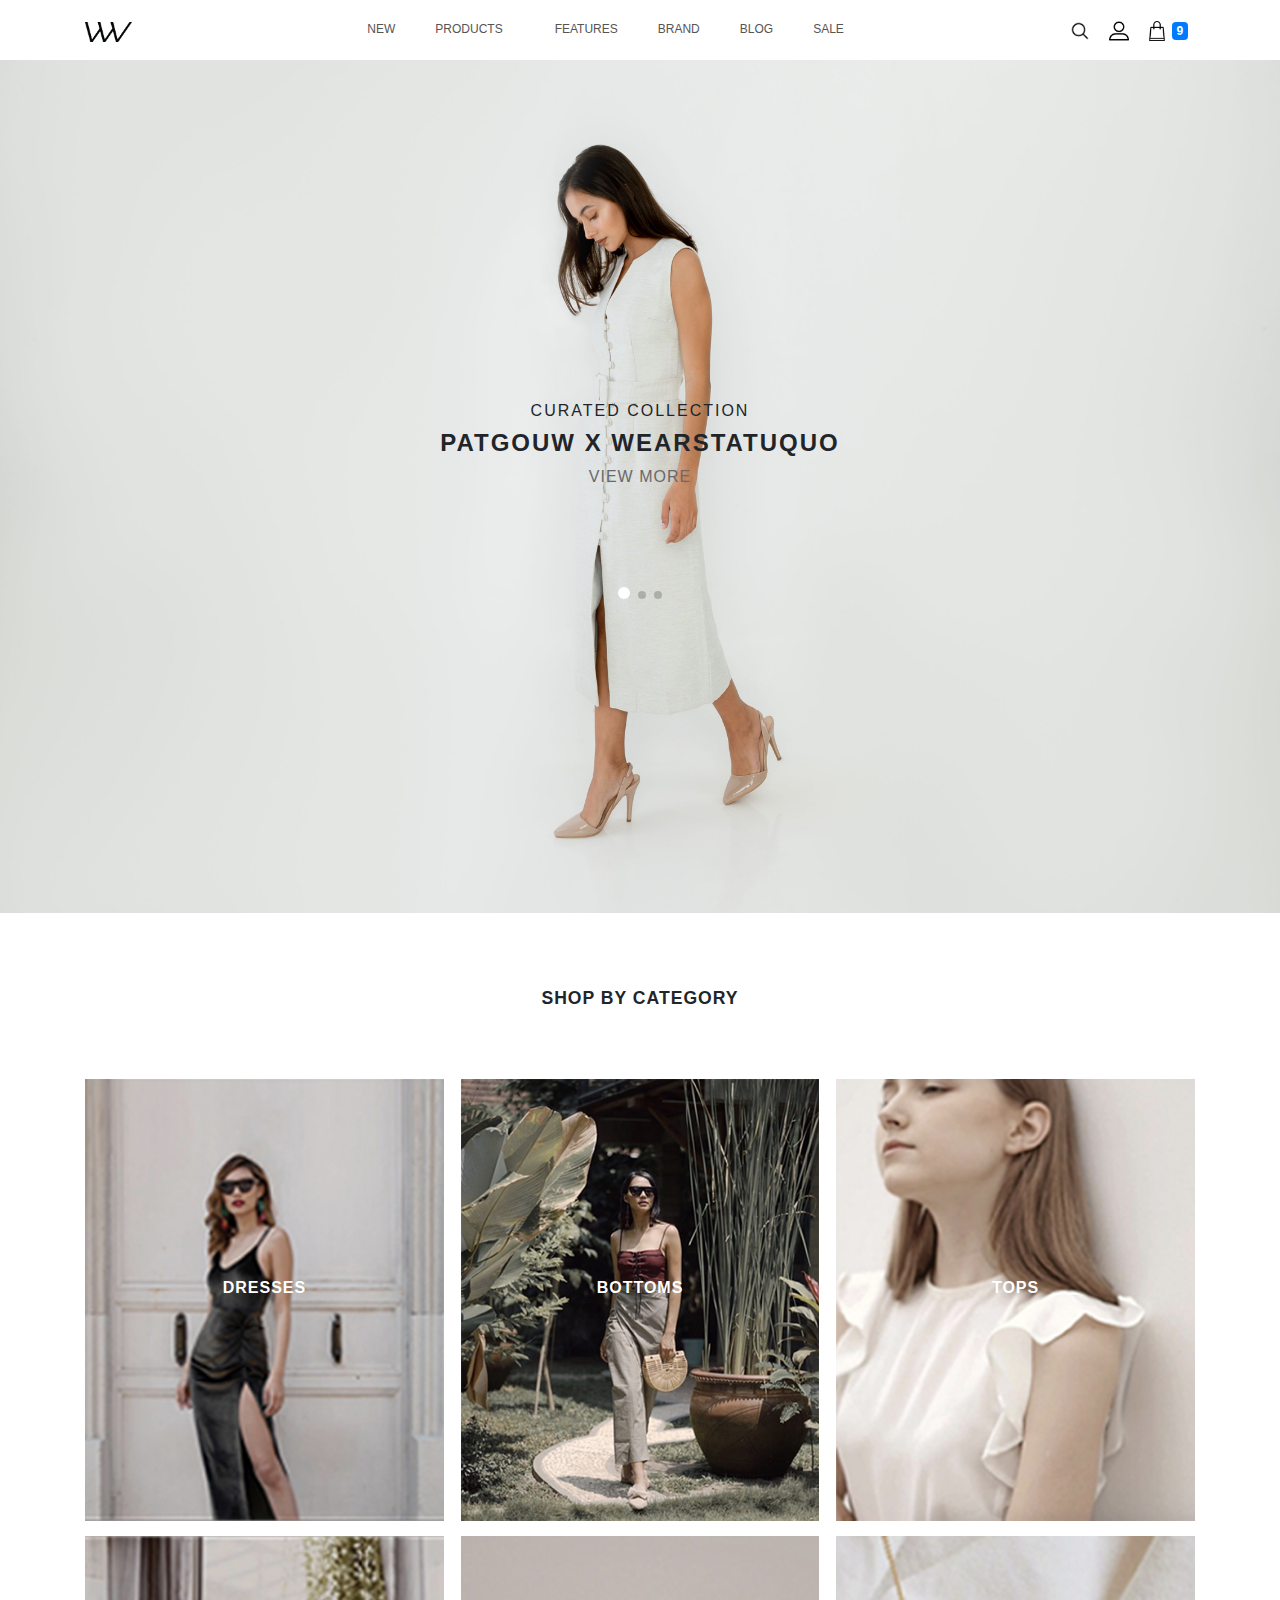
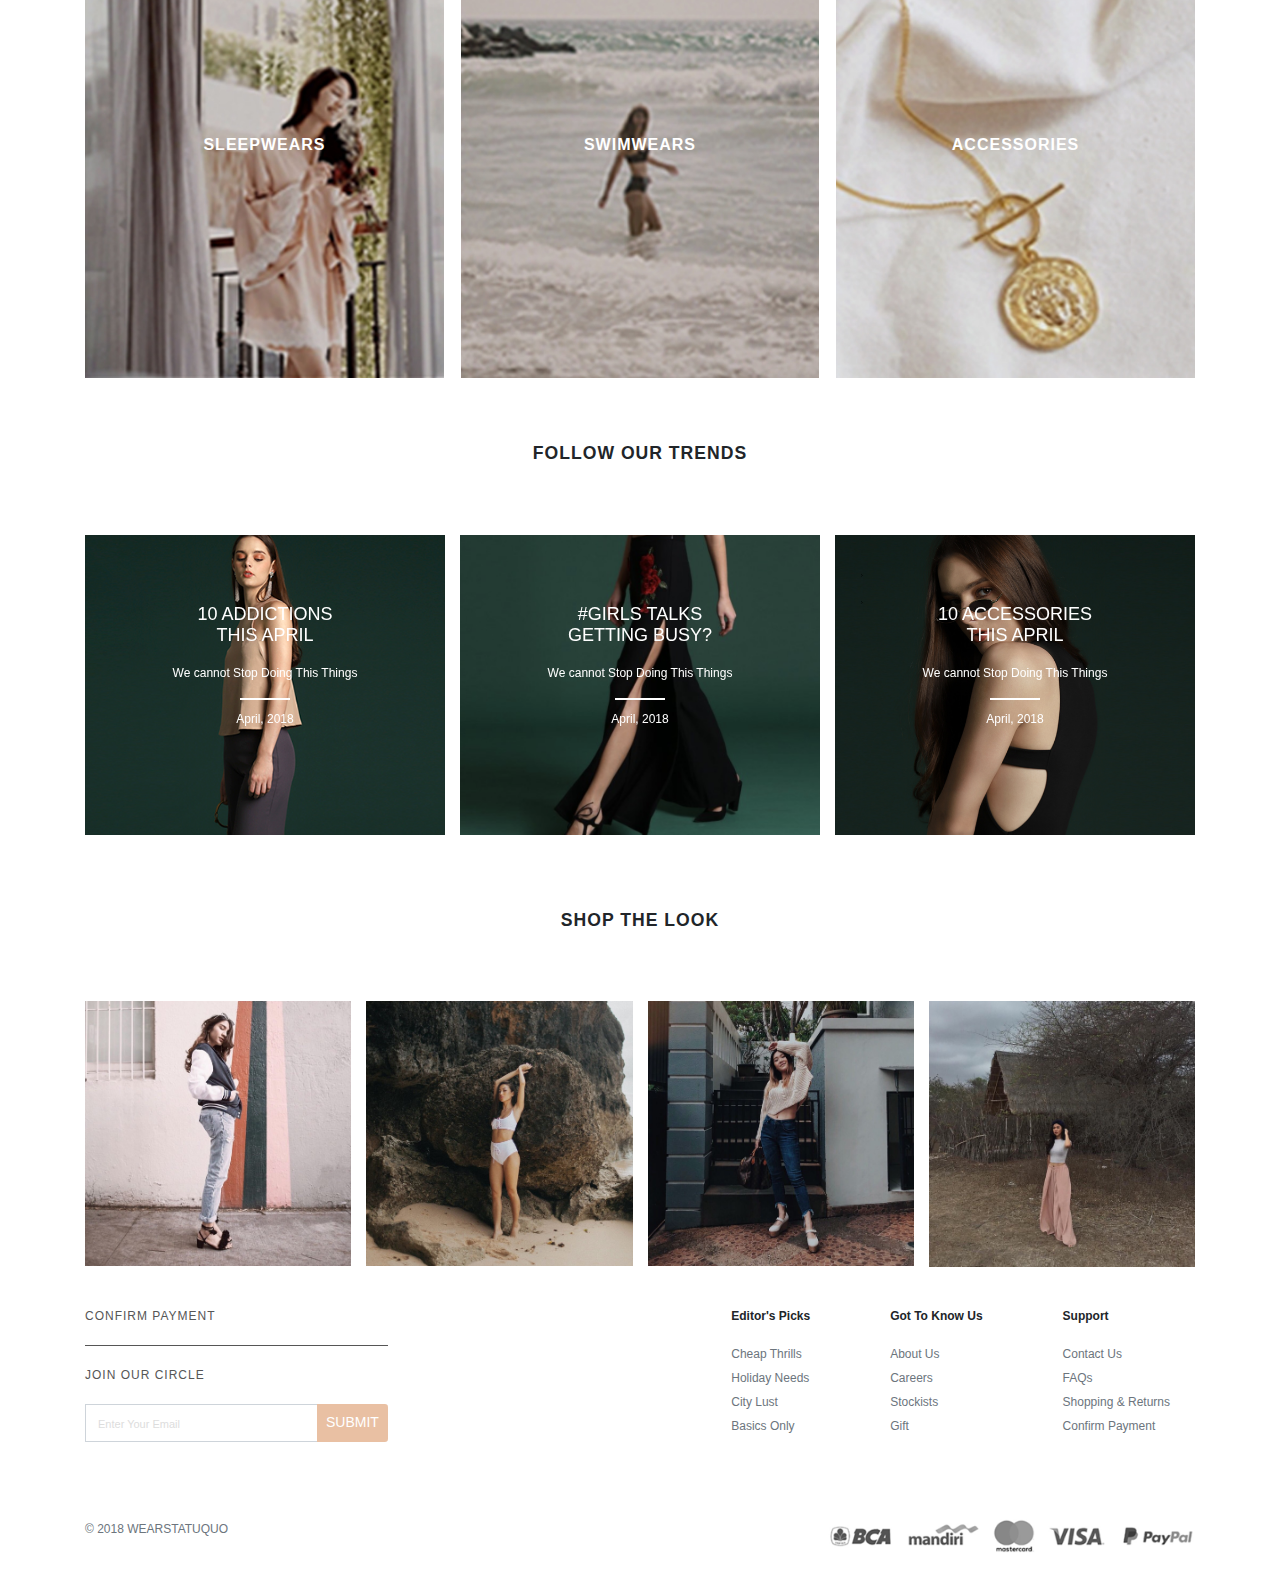
==== index.html @ 83dafaff "first commit" ====
<!doctype html>
<html lang="en">

<head>
    <!-- Required meta tags -->
    <meta charset="utf-8">
    <meta name="viewport" content="width=device-width, initial-scale=1, shrink-to-fit=no">

    <!-- Bootstrap CSS -->
    <link rel="stylesheet" href="bower_components/bootstrap/dist/css/bootstrap.min.css" integrity="sha384-WskhaSGFgHYWDcbwN70/dfYBj47jz9qbsMId/iRN3ewGhXQFZCSftd1LZCfmhktB"
        crossorigin="anonymous">
    <link href="assets/css/font-awesome.min.css" rel="stylesheet">
    <link href="https://fonts.googleapis.com/css?family=Montserrat" rel="stylesheet">
    <link rel="stylesheet" href="assets/css/imagehover.css">
    <link rel="stylesheet" href="assets/css/effects.css">
    <link rel="stylesheet" href="assets/css/slick.css" />
    <link rel="stylesheet" href="assets/css/slick-theme.css" />
    <link rel="stylesheet" href="assets/js/swiper/swiper.css" />
    <link rel="stylesheet" href="assets/css/sm-core-css.css" />
    <link rel="stylesheet" href="assets/css/sm-simple.css" />
    <link rel="stylesheet" href="assets/css/custom.css">


    <title>vww template</title>
</head>

<body>
    <!-- <div class="header-top">GET 10% DISCOUNT FOR YOUR FIRST PURCHASE! #WEARSTATUQUO</div> -->
    <nav class="navbar navbar-expand-lg navbar-light bg-white sticky header-navigation">
        <div class="container">
            <button class="navbar-toggler btn btn-outline-light" type="button" data-toggle="collapse" data-target="#navbarSupportedContent"
                aria-controls="navbarSupportedContent" aria-expanded="false" aria-label="Toggle navigation">
                <span class="navbar-toggler-icon"></span>
            </button>
            <a class="navbar-brand" href="#"><img src="assets/images/logo.png" height="20"></a>
            <div class="icon-right d-lg-none">
                <a href="javascript:void(0)"><img src="assets/images/icon-search.png" height="20"></a>
                <a href="javascript:void(0)"><img src="assets/images/icon-shopping-bag.png" height="20"><span class="badge badge-primary">9</span></a>

            </div>
            <div class="collapse navbar-collapse" id="navbarSupportedContent">
                <nav id="main-nav" class="mr-auto">
                    <ul id="main-menu" class="sm sm-simple header-navigation">
                        <li><a href="new.html">New</a></li>
                        <li><a href="products.html">Products</a>
                            <ul class="mega-menu">
                                <li>
                                    <!-- The mega drop down contents -->
                                    <div class="megadrop-content">
                                        <div class="row">
                                            <div class="col-lg-3 col-xs-6 p-0">
                                                <div><a class="nav-link active" href="javascript:void(0)">Tops</a></div>
                                                <div><a class="nav-link" href="javascript:void(0)">Dresses</a></div>
                                                <div><a class="nav-link" href="javascript:void(0)">Outerwear</a></div>
                                                <div><a class="nav-link" href="javascript:void(0)">Sleepwear</a></div>
                                                <div><a class="nav-link" href="javascript:void(0)">Swimwear</a></div>
                                                <div><a class="nav-link" href="javascript:void(0)">Accessories</a></div>
                                            </div>

                                            <div class="col-lg-9 col-xs-6 d-none d-md-block">
                                                <div class="row form-group list-megamenu-img">
                                                    <div class="col-lg-4">
                                                        <img class="d-block w-100" src="assets/images/IMG_0528.jpg">
                                                    </div>
                                                    <div class="col-lg-4">
                                                        <img class="d-block w-100" src="assets/images/IMG_9820.jpg">
                                                    </div>
                                                    <div class="col-lg-4">
                                                        <img class="d-block w-100" src="assets/images/IMG_0602.jpg">
                                                    </div>
                                                </div>

                                                <div class="row form-group">
                                                    <div class="col-lg-4">
                                                        <img class="d-block w-100" src="http://via.placeholder.com/200x200/143730/ffffff">
                                                    </div>
                                                    <div class="col-lg-4">
                                                        <img class="d-block w-100" src="http://via.placeholder.com/200x200/143730/ffffff">
                                                    </div>
                                                    <div class="col-lg-4">
                                                        <img class="d-block w-100" src="http://via.placeholder.com/200x200/143730/ffffff">
                                                    </div>
                                                </div>

                                            </div>
                                        </div>
                                    </div>

                                </li>
                            </ul>
                        </li>
                        <li><a href="features.html">Features</a></li>
                        <li><a href="brand.html">Brand</a></li>
                        <li><a href="javascript:void(0)">Blog</a></li>
                        <li><a href="javascript:void(0)">Sale</a></li>
                    </ul>
                </nav>
            </div>
            <div class="icon-right d-none d-lg-block">
                <a href="javascript:void(0)"><img src="assets/images/icon-search.png" height="20"></a>
                <a href="javascript:void(0)"><img src="assets/images/icon-profile.png" height="20"></a>
                <a href="javascript:void(0)"><img src="assets/images/icon-shopping-bag.png" height="20">
                    <span class="badge badge-primary">9</span></a>

            </div>


        </div>
    </nav>



    <div class="swiper-container" id="banner-index">
        <!-- Additional required wrapper -->
        <div class="swiper-wrapper">
            <!-- Slides -->
            <div class="swiper-slide banner">
                <div class="wording-img words-mbl">
                    <h6>Curated Collection</h6>
                    <h4>Patgouw x Wearstatuquo</h4>
                    <a href="javascript:void(0)">VIEW MORE</a>
                </div>
                <img class="d-block w-100" src="assets/images/highres-1.jpg" alt="First slide">

            </div>
            <div class="swiper-slide banner">
                <div class="wording-img words-mbl">
                    <h6>Curated Collection</h6>
                    <h4>Patgouw x Wearstatuquo</h4>
                    <a href="javascript:void(0)">VIEW MORE</a>
                </div>
                <img class="d-block w-100" src="assets/images/highres-1.jpg" alt="Second slide">
            </div>
            <div class="swiper-slide banner">
                <div class="wording-img words-mbl">
                    <h6>Curated Collection</h6>
                    <h4>Patgouw x Wearstatuquo</h4>
                    <a href="javascript:void(0)">VIEW MORE</a>
                </div>
                <img class="d-block w-100" src="assets/images/highres-1.jpg" alt="Third slide">
            </div>

        </div>
        <!-- If we need pagination -->
        <div class="swiper-pagination"></div>
        <div class="swiper-button-prev"></div>
        <div class="swiper-button-next"></div>


    </div>


    <section class="section">
        <div class="container">
            <div class="featuredProducts">
                <h3>SHOP BY CATEGORY</h3>
            </div>

            <div class="d-flex flex-wrap justify-content-between justify-content-sm-between w-100">
                <div class="prodsFeat flex-column">
                    <div class="imageFeature">
                        <img src="assets/images/Image2.jpg" alt="example-image" width="100%" />
                    </div>
                    <div class="imageCaption">
                        <h6>DRESSES</h6>
                    </div>
                </div>

                <div class="prodsFeat flex-column">
                    <div class="imageFeature">
                        <img src="assets/images/Image3.jpg" alt="example-image" width="100%" />
                    </div>
                    <div class="imageCaption">
                        <h6>BOTTOMS</h6>
                    </div>
                </div>

                <div class="prodsFeat flex-column">
                    <div class="imageFeature">
                        <img src="assets/images/Image4.jpg" alt="example-image" width="100%" />
                    </div>
                    <div class="imageCaption">
                        <h6>TOPS</h6>
                    </div>
                </div>

                <div class="prodsFeat flex-column">
                    <div class="imageFeature">
                        <img src="assets/images/Image5.jpg" alt="example-image" width="100%" />
                    </div>
                    <div class="imageCaption">
                        <h6>SLEEPWEARS</h6>
                    </div>
                </div>

                <div class="prodsFeat flex-column">
                    <div class="imageFeature">
                        <img src="assets/images/Image6.jpg" alt="example-image" width="100%" />
                    </div>
                    <div class="imageCaption">
                        <h6>SWIMWEARS</h6>
                    </div>
                </div>

                <div class="prodsFeat flex-column">
                    <div class="imageFeature">
                        <img src="assets/images/Image7.jpg" alt="example-image" width="100%" />
                    </div>
                    <div class="imageCaption">
                        <h6>ACCESSORIES</h6>
                    </div>
                </div>
            </div>

            <div class="d-lg-none">
                <a href="javascript:void(0)" class="btn btn-shoppy btn-block">SHOP ALL</a>
            </div>
        </div>
    </section>


    <section class="section sectionSL">
        <div class="container">
            <div class="blogContainer">
                <h3>FOLLOW OUR TRENDS</h3>
                <div class="listBlogs">

                    <div class="swiper-container" id="bannerTrends">
                        <!-- Additional required wrapper -->
                        <div class="swiper-wrapper">
                            <!-- Slides -->
                            <div class="swiper-slide">
                                <div class="blogImage">
                                    <img class="img-responsive" src="assets/images/cloth.png" alt="" width="100%">
                                    <div class="overlay">
                                        <h2>10 Addictions <br> This April</h2>
                                        <p>We cannot Stop Doing This Things</p>
                                        <div class="divider"></div>
                                        <p>April, 2018</p>

                                    </div>
                                </div>
                            </div>
                            <div class="swiper-slide">
                                <div class="blogImage">
                                    <img class="img-responsive" src="assets/images/icogal.png" alt="" width="100%">
                                    <div class="overlay">
                                        <h2>#Girls Talks <br> Getting Busy?</h2>
                                        <p>We cannot Stop Doing This Things</p>
                                        <div class="divider"></div>
                                        <p>April, 2018</p>

                                    </div>
                                </div>
                            </div>
                            <div class="swiper-slide">
                                <div class="blogImage">
                                    <img class="img-responsive" src="assets/images/accessories.png" alt="" width="100%">
                                    <div class="overlay">
                                        <h2>10 Accessories <br> This April</h2>
                                        <p>We cannot Stop Doing This Things</p>
                                        <div class="divider"></div>
                                        <p>April, 2018</p>

                                    </div>
                                </div>
                            </div>

                        </div>
                        <div class="d-lg-none">
                            <div class="swiper-button-prev"></div>
                            <div class="swiper-button-next"></div>
                        </div>
                    </div>

                </div>

            </div>
        </div>
    </section>


    <section class="section sectionSL">
        <div class="container">
            <div class="shopLookContainer">
                <h3>SHOP THE LOOK</h3>
                <div class="slookFeature">

                    <div class="swiper-container" id="shopLooks">
                        <!-- Additional required wrapper -->
                        <div class="swiper-wrapper">
                            <!-- Slides -->
                            <div class="swiper-slide">
                                <div class="slookImage">
                                    <img class="img-responsive" src="assets/images/slook1.png" alt="" width="100%">
                                </div>
                            </div>
                            <div class="swiper-slide">
                                <div class="slookImage">
                                    <img class="img-responsive" src="assets/images/slook2.png" alt="" width="100%">
                                </div>
                            </div>
                            <div class="swiper-slide">
                                <div class="slookImage">
                                    <img class="img-responsive" src="assets/images/slook3.png" alt="" width="100%">
                                </div>
                            </div>
                            <div class="swiper-slide">
                                <div class="slookImage">
                                    <img class="img-responsive" src="assets/images/slook4.png" alt="" width="100%">
                                </div>
                            </div>

                        </div>
                        <div class="d-lg-none">
                            <div class="swiper-button-prev"></div>
                            <div class="swiper-button-next"></div>
                        </div>
                    </div>

                </div>
            </div>
        </div>
    </section>


    <footer>
        <div class="container">
            <div class="form-group ">
                <div class="d-flex d-block-sm w-100 justify-content-lg-between mb-5">
                    <div class="bd-highlight d-none d-lg-block">
                        <ul class="navi-foot">
                            <li><a href="javascript:void(0)">CONFIRM PAYMENT</a></li>
                            <li class="d-none d-lg-block">JOIN OUR CIRCLE</li>
                        </ul>

                        <div class="input-group mb-3">
                            <input type="text" class="form-control circle" placeholder="Enter Your Email" aria-label="Enter Your Email"
                                aria-describedby="basic-addon2">
                            <div class="input-group-append">
                                <button class="btn btn-subscribe btn-sm" id="basic-addon2" type="submit">SUBMIT</button>
                            </div>
                        </div>
                    </div>

                    <div class="bd-highlight d-lg-none" id="accordion1">
                        <ul class="navi-foot">
                            <li><a href="javascript:void(0)" class="cnfirm-btn">CONFIRM PAYMENT</a></li>
                        </ul>
                        <div class="cnfrmPay">JOIN OUR CIRCLE <button class="btn btn-link" data-toggle="collapse"
                                data-target="#collapseOne" aria-expanded="true" aria-controls="collapseOne"> <i class="fa"
                                    aria-hidden="true"></i> </button></div>
                        <div class="mb-3 collapse show" id="collapseOne" data-parent="#accordion1">
                            <input type="text" class="form-control circle" placeholder="Enter Your Email" aria-label="Enter Your Email"
                                aria-describedby="basic-addon2">
                            <div class="mt-1">
                                <button class="btn btn-subscribe btn-sm btn-block" type="submit">SUBMIT</button>
                            </div>
                        </div>
                    </div>
                    <div class="bd-highlight" id="accordion2">
                        <div class="informations d-lg-none">INFORMATION <button class="btn btn-link" data-toggle="collapse"
                                data-target="#collapseTwo" aria-expanded="true" aria-controls="collapseTwo"> <i class="fa"
                                    aria-hidden="true"></i> </button>
                        </div>
                        <div class="row form-group flex-fill collapse show" id="collapseTwo" data-parent="#accordion2">

                            <div class="form-group foot-menu bd-highlight">
                                <div class="navFooterTitle mb-3">Editor's Picks</div>
                                <ul class="nav flex-column">
                                    <li class="nav-item"><a class="nav-link-footer" href="javascript:void(0)">Cheap
                                            Thrills</a></li>
                                    <li class="nav-item"><a class="nav-link-footer" href="javascript:void(0)">Holiday
                                            Needs</a></li>
                                    <li class="nav-item"><a class="nav-link-footer" href="javascript:void(0)">City
                                            Lust</a></li>
                                    <li class="nav-item"><a class="nav-link-footer" href="javascript:void(0)">Basics
                                            Only</a></li>
                                </ul>
                            </div>

                            <div class="form-group foot-menu bd-highlight">
                                <div class="navFooterTitle mb-3">Got To Know Us</div>
                                <ul class="nav flex-column">
                                    <li class="nav-item"><a class="nav-link-footer" href="about.html">About Us</a></li>
                                    <li class="nav-item"><a class="nav-link-footer" href="javascript:void(0)">Careers</a></li>
                                    <li class="nav-item"><a class="nav-link-footer" href="javascript:void(0)">Stockists</a></li>
                                    <li class="nav-item"><a class="nav-link-footer" href="javascript:void(0)">Gift</a></li>
                                </ul>
                            </div>

                            <div class="form-group foot-menu bd-highlight">
                                <div class="navFooterTitle mb-3">Support</div>
                                <ul class="nav flex-column">
                                    <li class="nav-item"><a class="nav-link-footer" href="javascript:void(0)">Contact
                                            Us</a></li>
                                    <li class="nav-item"><a class="nav-link-footer" href="javascript:void(0)">FAQs</a></li>
                                    <li class="nav-item"><a class="nav-link-footer" href="javascript:void(0)">Shopping
                                            &amp; Returns</a></li>
                                    <li class="nav-item"><a class="nav-link-footer" href="javascript:void(0)">Confirm
                                            Payment</a></li>
                                </ul>
                            </div>
                        </div>


                    </div>
                </div>

                <div class="form-group d-block-sm d-flex w-100 justify-content-between align-items-center">
                    <div class="d-lg-none">
                        <p class="text-muted text-center">FOLLOW US</p>
                        <ul class="sosmed">
                            <li class="sosmed-item">
                                <a class="sosmed-link" href="#"><i class="fa fa-facebook-square fa-lg"></i></a>
                            </li>
                            <li class="sosmed-item">
                                <a class="sosmed-link" href="#"><i class="fa fa-instagram fa-lg"></i></a>
                            </li>
                            <li class="sosmed-item">
                                <a class="sosmed-link" href="#"><i class="fa fa-twitter-square fa-lg"></i></a>
                            </li>
                        </ul>
                    </div>
                    <div class="bd-highlight copyright-text">
                        <p class="text-muted">© 2018 WEARSTATUQUO</p>
                    </div>
                    <div class="bd-highlight payments-logo">
                        <img src="assets/images/paymen.png" class="payment-logo">
                    </div>
                </div>


            </div>

        </div>

    </footer>


    <!-- Optional JavaScript -->
    <!-- jQuery first, then Popper.js, then Bootstrap JS -->
    <script src="https://code.jquery.com/jquery-3.3.1.slim.min.js" integrity="sha384-q8i/X+965DzO0rT7abK41JStQIAqVgRVzpbzo5smXKp4YfRvH+8abtTE1Pi6jizo"
        crossorigin="anonymous"></script>
    <script src="https://cdnjs.cloudflare.com/ajax/libs/popper.js/1.14.3/umd/popper.min.js" integrity="sha384-ZMP7rVo3mIykV+2+9J3UJ46jBk0WLaUAdn689aCwoqbBJiSnjAK/l8WvCWPIPm49"
        crossorigin="anonymous"></script>
    <script src="bower_components/bootstrap/dist/js/bootstrap.min.js" integrity="sha384-smHYKdLADwkXOn1EmN1qk/HfnUcbVRZyYmZ4qpPea6sjB/pTJ0euyQp0Mk8ck+5T"
        crossorigin="anonymous"></script>
    <script src="assets/js/jquery.smartmenus.js"></script>
    <script type="text/javascript">
        $(function () {
            $('#main-menu').smartmenus({
                subMenusSubOffsetX: 1,
                subMenusSubOffsetY: -8
            });
        });
    </script>

    <script src="assets/js/swiper/swiper.min.js"></script>
    <script>
        var mySwiper = new Swiper('#banner-index', {
            // Optional parameters
            direction: 'horizontal',
            loop: false,
            autoplay: false,

            // If we need pagination
            pagination: {
                el: '.swiper-pagination',
            },
            breakpoints: {
                320: {
                    navigation: {
                        nextEl: '.swiper-button-next',
                        prevEl: '.swiper-button-prev',
                    }
                }
            },
            on: {
                init: function () {
                    checkArrow();
                },
                resize: function () {
                    checkArrow();
                    checkBullet();
                }
            }
        });


        var bannerTrends = new Swiper('#bannerTrends', {
            // Optional parameters
            direction: 'horizontal',
            loop: false,
            autoplay: false,
            spaceBetween: 15,
            slidesPerView: 3,
            breakpoints: {
                320: {
                    slidesPerView: 1,
                    spaceBetween: 0,
                    navigation: {
                        nextEl: '.swiper-button-next',
                        prevEl: '.swiper-button-prev',
                    }
                },
                600: {
                    slidesPerView: 2,
                    spaceBetween: 15,
                    navigation: {
                        nextEl: '.swiper-button-next',
                        prevEl: '.swiper-button-prev',
                    }
                }
            },
            on: {
                init: function () {
                    checkArrow();
                },
                resize: function () {
                    checkArrow();
                }
            }
        });


        var shopLooks = new Swiper('#shopLooks', {
            // Optional parameters
            direction: 'horizontal',
            loop: false,
            autoplay: false,
            spaceBetween: 15,
            slidesPerView: 4,
            breakpoints: {
                320: {
                    slidesPerView: 4,
                    spaceBetween: 5,
                    navigation: {
                        nextEl: '.swiper-button-next',
                        prevEl: '.swiper-button-prev',
                    }
                }
            },
            on: {
                init: function () {
                    checkArrow();
                },
                resize: function () {
                    checkArrow();
                }
            }
        });


        function checkBullet() {
            var bulletPagination = document.querySelector('.swiper-pagination');
            if (window.innerWidth > 1024) {
                console.log('Success', window.innerWidth);
                bulletPagination.style.display = 'block';
            } else {
                bulletPagination.style.display = 'none';
            }
        }

        function checkArrow() {
            var swiperPrev = document.querySelector('.swiper-button-prev');
            var swiperNext = document.querySelector('.swiper-button-next');
            if (window.innerWidth < 576) {
                console.log('Success', window.innerWidth);
                swiperPrev.style.display = 'block';
                swiperNext.style.display = 'block';
            } else {
                swiperPrev.style.display = 'none';
                swiperNext.style.display = 'none';
            }
        }


    </script>


</body>

</html>
---- assets/css/imagehover.css ----
@charset "UTF-8";
/*!
 * ImageHover.css - http://www.imagehover.io
 * Version 1.0
 * Author: Ciarán Walsh

 * Made available under a MIT License:
 * http://www.opensource.org/licenses/mit-license.php

 */
[class^='imghvr-'], [class*=' imghvr-'] {
    position: relative;
    display: inline-block;
    margin: 0;
    max-width: 100%;
    max-height: 300px;
    color: #fff;
    overflow: hidden;
    -webkit-backface-visibility: hidden;
    backface-visibility: hidden;
    -moz-osx-font-smoothing: grayscale;
    -webkit-transform: translateZ(0);
    -moz-transform: translateZ(0);
    -ms-transform: translateZ(0);
    -o-transform: translateZ(0);
    transform: translateZ(0);
}

[class^='imghvr-'] > img, [class*=' imghvr-'] > img {
    vertical-align: top;
    max-width: 100%;
}

[class^='imghvr-'] figcaption, [class*=' imghvr-'] figcaption {
    position: absolute;
    top: 0;
    bottom: 0;
    left: 0;
    right: 0;
    color: #ffffff;
}

[class^='imghvr-'] figcaption h1, [class^='imghvr-'] figcaption h2, [class^='imghvr-'] figcaption h3, [class^='imghvr-'] figcaption h4, [class^='imghvr-'] figcaption h5, [class^='imghvr-'] figcaption h6, [class*=' imghvr-'] figcaption h1, [class*=' imghvr-'] figcaption h2, [class*=' imghvr-'] figcaption h3, [class*=' imghvr-'] figcaption h4, [class*=' imghvr-'] figcaption h5, [class*=' imghvr-'] figcaption h6 {
    color: #ffffff;
}

[class^='imghvr-'] a, [class*=' imghvr-'] a {
    position: absolute;
    top: 0;
    bottom: 0;
    left: 0;
    right: 0;
    z-index: 1;
}

[class^='imghvr-'], [class*=' imghvr-'], [class^='imghvr-']:before,
[class^='imghvr-']:after, [class*=' imghvr-']:before, [class*=' imghvr-']:after,
[class^='imghvr-'] *, [class*=' imghvr-'] *, [class^='imghvr-'] *:before,
[class^='imghvr-'] *:after, [class*=' imghvr-'] *:before, [class*=' imghvr-'] *:after {
    box-sizing: border-box;
    -webkit-transition: all 0.35s ease;
    -moz-transition: all 0.35s ease;
    transition: all 0.35s ease;
}

/* imghvr-fade-*
   ----------------------------- */
[class^='imghvr-fade'] figcaption, [class*=' imghvr-fade'] figcaption {
    opacity: 0;
}

[class^='imghvr-fade']:hover > img, [class*=' imghvr-fade']:hover > img {
    opacity: 0;
}

[class^='imghvr-fade']:hover figcaption, [class*=' imghvr-fade']:hover figcaption {
    opacity: 1;
}

[class^='imghvr-fade']:hover > img, [class^='imghvr-fade']:hover figcaption, [class*=' imghvr-fade']:hover > img, [class*=' imghvr-fade']:hover figcaption {
    -webkit-transform: translate(0, 0);
    -moz-transform: translate(0, 0);
    -ms-transform: translate(0, 0);
    -o-transform: translate(0, 0);
    transform: translate(0, 0);
}

/* imghvr-fade
   ----------------------------- */
/* imghvr-fade-in-up
   ----------------------------- */
.imghvr-fade-in-up figcaption {
    -webkit-transform: translate(0, 15%);
    -moz-transform: translate(0, 15%);
    -ms-transform: translate(0, 15%);
    -o-transform: translate(0, 15%);
    transform: translate(0, 15%);
}

/* imghvr-fade-in-down
   ----------------------------- */
.imghvr-fade-in-down figcaption {
    -webkit-transform: translate(0, -15%);
    -moz-transform: translate(0, -15%);
    -ms-transform: translate(0, -15%);
    -o-transform: translate(0, -15%);
    transform: translate(0, -15%);
}

/* imghvr-fade-in-left
   ----------------------------- */
.imghvr-fade-in-left figcaption {
    -webkit-transform: translate(-15%, 0);
    -moz-transform: translate(-15%, 0);
    -ms-transform: translate(-15%, 0);
    -o-transform: translate(-15%, 0);
    transform: translate(-15%, 0);
}

/* imghvr-fade-in-right
   ----------------------------- */
.imghvr-fade-in-right figcaption {
    -webkit-transform: translate(15%, 0);
    -moz-transform: translate(15%, 0);
    -ms-transform: translate(15%, 0);
    -o-transform: translate(15%, 0);
    transform: translate(15%, 0);
}

/* imghvr-push-*
   ----------------------------- */
[class^='imghvr-push-']:hover figcaption, [class*=' imghvr-push-']:hover figcaption {
    -webkit-transform: translate(0, 0);
    -moz-transform: translate(0, 0);
    -ms-transform: translate(0, 0);
    -o-transform: translate(0, 0);
    transform: translate(0, 0);
}

/* imghvr-push-up
   ----------------------------- */
.imghvr-push-up figcaption {
    -webkit-transform: translateY(100%);
    -moz-transform: translateY(100%);
    -ms-transform: translateY(100%);
    -o-transform: translateY(100%);
    transform: translateY(100%);
}

.imghvr-push-up:hover > img {
    -webkit-transform: translateY(-100%);
    -moz-transform: translateY(-100%);
    -ms-transform: translateY(-100%);
    -o-transform: translateY(-100%);
    transform: translateY(-100%);
}

/* imghvr-push-down
   ----------------------------- */
.imghvr-push-down figcaption {
    -webkit-transform: translateY(-100%);
    -moz-transform: translateY(-100%);
    -ms-transform: translateY(-100%);
    -o-transform: translateY(-100%);
    transform: translateY(-100%);
}

.imghvr-push-down:hover > img {
    -webkit-transform: translateY(100%);
    -moz-transform: translateY(100%);
    -ms-transform: translateY(100%);
    -o-transform: translateY(100%);
    transform: translateY(100%);
}

/* imghvr-push-left
   ----------------------------- */
.imghvr-push-left figcaption {
    -webkit-transform: translateX(100%);
    -moz-transform: translateX(100%);
    -ms-transform: translateX(100%);
    -o-transform: translateX(100%);
    transform: translateX(100%);
}

.imghvr-push-left:hover > img {
    -webkit-transform: translateX(-100%);
    -moz-transform: translateX(-100%);
    -ms-transform: translateX(-100%);
    -o-transform: translateX(-100%);
    transform: translateX(-100%);
}

/* imghvr-push--right
   ----------------------------- */
.imghvr-push-right figcaption {
    -webkit-transform: translateX(-100%);
    -moz-transform: translateX(-100%);
    -ms-transform: translateX(-100%);
    -o-transform: translateX(-100%);
    transform: translateX(-100%);
}

.imghvr-push-right:hover > img {
    -webkit-transform: translateX(100%);
    -moz-transform: translateX(100%);
    -ms-transform: translateX(100%);
    -o-transform: translateX(100%);
    transform: translateX(100%);
}

/* imghvr-slide-*
   ----------------------------- */
[class^='imghvr-slide-']:hover figcaption, [class*=' imghvr-slide-']:hover figcaption {
    -webkit-transform: translate(0, 0);
    -moz-transform: translate(0, 0);
    -ms-transform: translate(0, 0);
    -o-transform: translate(0, 0);
    transform: translate(0, 0);
}

/* imghvr-slide-up
   ----------------------------- */
.imghvr-slide-up figcaption {
    -webkit-transform: translateY(100%);
    -moz-transform: translateY(100%);
    -ms-transform: translateY(100%);
    -o-transform: translateY(100%);
    transform: translateY(100%);
}

/* imghvr-slide-down
   ----------------------------- */
.imghvr-slide-down figcaption {
    -webkit-transform: translateY(-100%);
    -moz-transform: translateY(-100%);
    -ms-transform: translateY(-100%);
    -o-transform: translateY(-100%);
    transform: translateY(-100%);
}

/* imghvr-slide-left
   ----------------------------- */
.imghvr-slide-left figcaption {
    -webkit-transform: translateX(100%);
    -moz-transform: translateX(100%);
    -ms-transform: translateX(100%);
    -o-transform: translateX(100%);
    transform: translateX(100%);
}

/* imghvr-slide-right
   ----------------------------- */
.imghvr-slide-right figcaption {
    -webkit-transform: translateX(-100%);
    -moz-transform: translateX(-100%);
    -ms-transform: translateX(-100%);
    -o-transform: translateX(-100%);
    transform: translateX(-100%);
}

/* imghvr-slide-top-left
   ----------------------------- */
.imghvr-slide-top-left figcaption {
    -webkit-transform: translate(-100%, -100%);
    -moz-transform: translate(-100%, -100%);
    -ms-transform: translate(-100%, -100%);
    -o-transform: translate(-100%, -100%);
    transform: translate(-100%, -100%);
}

/* imghvr-slide-top-right
   ----------------------------- */
.imghvr-slide-top-right figcaption {
    -webkit-transform: translate(100%, -100%);
    -moz-transform: translate(100%, -100%);
    -ms-transform: translate(100%, -100%);
    -o-transform: translate(100%, -100%);
    transform: translate(100%, -100%);
}

/* imghvr-slide-bottom-left
   ----------------------------- */
.imghvr-slide-bottom-left figcaption {
    -webkit-transform: translate(-100%, 100%);
    -moz-transform: translate(-100%, 100%);
    -ms-transform: translate(-100%, 100%);
    -o-transform: translate(-100%, 100%);
    transform: translate(-100%, 100%);
}

/* imghvr-slide-bottom-right
   ----------------------------- */
.imghvr-slide-bottom-right figcaption {
    -webkit-transform: translate(100%, 100%);
    -moz-transform: translate(100%, 100%);
    -ms-transform: translate(100%, 100%);
    -o-transform: translate(100%, 100%);
    transform: translate(100%, 100%);
}

/* imghvr-reveal-*
   ----------------------------- */
[class^='imghvr-reveal-']:before, [class*=' imghvr-reveal-']:before {
    position: absolute;
    top: 0;
    bottom: 0;
    left: 0;
    right: 0;
    content: '';
    background-color: #135796;
}

[class^='imghvr-reveal-'] figcaption, [class*=' imghvr-reveal-'] figcaption {
    opacity: 0;
}

[class^='imghvr-reveal-']:hover:before, [class*=' imghvr-reveal-']:hover:before {
    -webkit-transform: translate(0, 0);
    -moz-transform: translate(0, 0);
    -ms-transform: translate(0, 0);
    -o-transform: translate(0, 0);
    transform: translate(0, 0);
}

[class^='imghvr-reveal-']:hover figcaption, [class*=' imghvr-reveal-']:hover figcaption {
    opacity: 1;
    -webkit-transition-delay: 0.21s;
    -moz-transition-delay: 0.21s;
    transition-delay: 0.21s;
}

/* imghvr-reveal-up
   ----------------------------- */
.imghvr-reveal-up:before {
    -webkit-transform: translateY(100%);
    -moz-transform: translateY(100%);
    -ms-transform: translateY(100%);
    -o-transform: translateY(100%);
    transform: translateY(100%);
}

/* imghvr-reveal-down
   ----------------------------- */
.imghvr-reveal-down:before {
    -webkit-transform: translateY(-100%);
    -moz-transform: translateY(-100%);
    -ms-transform: translateY(-100%);
    -o-transform: translateY(-100%);
    transform: translateY(-100%);
}

/* imghvr-reveal-left
   ----------------------------- */
.imghvr-reveal-left:before {
    -webkit-transform: translateX(100%);
    -moz-transform: translateX(100%);
    -ms-transform: translateX(100%);
    -o-transform: translateX(100%);
    transform: translateX(100%);
}

/* imghvr-reveal-right
   ----------------------------- */
.imghvr-reveal-right:before {
    -webkit-transform: translateX(-100%);
    -moz-transform: translateX(-100%);
    -ms-transform: translateX(-100%);
    -o-transform: translateX(-100%);
    transform: translateX(-100%);
}

/* imghvr-reveal-top-left
   ----------------------------- */
.imghvr-reveal-top-left:before {
    -webkit-transform: translate(-100%, -100%);
    -moz-transform: translate(-100%, -100%);
    -ms-transform: translate(-100%, -100%);
    -o-transform: translate(-100%, -100%);
    transform: translate(-100%, -100%);
}

/* imghvr-reveal-top-right
   ----------------------------- */
.imghvr-reveal-top-right:before {
    -webkit-transform: translate(100%, -100%);
    -moz-transform: translate(100%, -100%);
    -ms-transform: translate(100%, -100%);
    -o-transform: translate(100%, -100%);
    transform: translate(100%, -100%);
}

/* imghvr-reveal-bottom-left
   ----------------------------- */
.imghvr-reveal-bottom-left:before {
    -webkit-transform: translate(-100%, 100%);
    -moz-transform: translate(-100%, 100%);
    -ms-transform: translate(-100%, 100%);
    -o-transform: translate(-100%, 100%);
    transform: translate(-100%, 100%);
}

/* imghvr-reveal-bottom-right
   ----------------------------- */
.imghvr-reveal-bottom-right:before {
    -webkit-transform: translate(100%, 100%);
    -moz-transform: translate(100%, 100%);
    -ms-transform: translate(100%, 100%);
    -o-transform: translate(100%, 100%);
    transform: translate(100%, 100%);
}

/* imghvr-hinge-*
   ----------------------------- */
[class^='imghvr-hinge-'], [class*=' imghvr-hinge-'] {
    -webkit-perspective: 50em;
    -moz-perspective: 50em;
    perspective: 50em;
}

[class^='imghvr-hinge-'] figcaption, [class*=' imghvr-hinge-'] figcaption {
    opacity: 0;
    z-index: 1;
}

[class^='imghvr-hinge-']:hover img, [class*=' imghvr-hinge-']:hover img {
    opacity: 0;
}

[class^='imghvr-hinge-']:hover figcaption, [class*=' imghvr-hinge-']:hover figcaption {
    opacity: 1;
    -webkit-transition-delay: 0.21s;
    -moz-transition-delay: 0.21s;
    transition-delay: 0.21s;
}

/* imghvr-hinge-up
   ----------------------------- */
.imghvr-hinge-up img {
    -webkit-transform-origin: 50% 0%;
    -moz-transform-origin: 50% 0%;
    -ms-transform-origin: 50% 0%;
    -o-transform-origin: 50% 0%;
    transform-origin: 50% 0%;
}

.imghvr-hinge-up figcaption {
    -webkit-transform: rotateX(90deg);
    -moz-transform: rotateX(90deg);
    -ms-transform: rotateX(90deg);
    -o-transform: rotateX(90deg);
    transform: rotateX(90deg);
    -webkit-transform-origin: 50% 100%;
    -moz-transform-origin: 50% 100%;
    -ms-transform-origin: 50% 100%;
    -o-transform-origin: 50% 100%;
    transform-origin: 50% 100%;
}

.imghvr-hinge-up:hover > img {
    -webkit-transform: rotateX(-90deg);
    -moz-transform: rotateX(-90deg);
    -ms-transform: rotateX(-90deg);
    -o-transform: rotateX(-90deg);
    transform: rotateX(-90deg);
}

.imghvr-hinge-up:hover figcaption {
    -webkit-transform: rotateX(0);
    -moz-transform: rotateX(0);
    -ms-transform: rotateX(0);
    -o-transform: rotateX(0);
    transform: rotateX(0);
}

/* imghvr-hinge-down
   ----------------------------- */
.imghvr-hinge-down img {
    -webkit-transform-origin: 50% 100%;
    -moz-transform-origin: 50% 100%;
    -ms-transform-origin: 50% 100%;
    -o-transform-origin: 50% 100%;
    transform-origin: 50% 100%;
}

.imghvr-hinge-down figcaption {
    -webkit-transform: rotateX(-90deg);
    -moz-transform: rotateX(-90deg);
    -ms-transform: rotateX(-90deg);
    -o-transform: rotateX(-90deg);
    transform: rotateX(-90deg);
    -webkit-transform-origin: 50% -50%;
    -moz-transform-origin: 50% -50%;
    -ms-transform-origin: 50% -50%;
    -o-transform-origin: 50% -50%;
    transform-origin: 50% -50%;
}

.imghvr-hinge-down:hover > img {
    -webkit-transform: rotateX(90deg);
    -moz-transform: rotateX(90deg);
    -ms-transform: rotateX(90deg);
    -o-transform: rotateX(90deg);
    transform: rotateX(90deg);
    opacity: 0;
}

.imghvr-hinge-down:hover figcaption {
    -webkit-transform: rotateX(0);
    -moz-transform: rotateX(0);
    -ms-transform: rotateX(0);
    -o-transform: rotateX(0);
    transform: rotateX(0);
}

/* imghvr-hinge-left
   ----------------------------- */
.imghvr-hinge-left img {
    -webkit-transform-origin: 0% 50%;
    -moz-transform-origin: 0% 50%;
    -ms-transform-origin: 0% 50%;
    -o-transform-origin: 0% 50%;
    transform-origin: 0% 50%;
}

.imghvr-hinge-left figcaption {
    -webkit-transform: rotateY(-90deg);
    -moz-transform: rotateY(-90deg);
    -ms-transform: rotateY(-90deg);
    -o-transform: rotateY(-90deg);
    transform: rotateY(-90deg);
    -webkit-transform-origin: 100% 50%;
    -moz-transform-origin: 100% 50%;
    -ms-transform-origin: 100% 50%;
    -o-transform-origin: 100% 50%;
    transform-origin: 100% 50%;
}

.imghvr-hinge-left:hover > img {
    -webkit-transform: rotateY(90deg);
    -moz-transform: rotateY(90deg);
    -ms-transform: rotateY(90deg);
    -o-transform: rotateY(90deg);
    transform: rotateY(90deg);
}

.imghvr-hinge-left:hover figcaption {
    -webkit-transform: rotateY(0);
    -moz-transform: rotateY(0);
    -ms-transform: rotateY(0);
    -o-transform: rotateY(0);
    transform: rotateY(0);
}

/* imghvr-hinge-right
   ----------------------------- */
.imghvr-hinge-right img {
    -webkit-transform-origin: 100% 50%;
    -moz-transform-origin: 100% 50%;
    -ms-transform-origin: 100% 50%;
    -o-transform-origin: 100% 50%;
    transform-origin: 100% 50%;
}

.imghvr-hinge-right figcaption {
    -webkit-transform: rotateY(90deg);
    -moz-transform: rotateY(90deg);
    -ms-transform: rotateY(90deg);
    -o-transform: rotateY(90deg);
    transform: rotateY(90deg);
    -webkit-transform-origin: 0 50%;
    -moz-transform-origin: 0 50%;
    -ms-transform-origin: 0 50%;
    -o-transform-origin: 0 50%;
    transform-origin: 0 50%;
}

.imghvr-hinge-right:hover > img {
    -webkit-transform: rotateY(-90deg);
    -moz-transform: rotateY(-90deg);
    -ms-transform: rotateY(-90deg);
    -o-transform: rotateY(-90deg);
    transform: rotateY(-90deg);
}

.imghvr-hinge-right:hover figcaption {
    -webkit-transform: rotateY(0);
    -moz-transform: rotateY(0);
    -ms-transform: rotateY(0);
    -o-transform: rotateY(0);
    transform: rotateY(0);
}

/* imghvr-flip-*
   ----------------------------- */
[class^='imghvr-flip-'], [class*=' imghvr-flip-'] {
    -webkit-perspective: 50em;
    -moz-perspective: 50em;
    perspective: 50em;
}

[class^='imghvr-flip-'] img, [class*=' imghvr-flip-'] img {
    backface-visibility: hidden;
}

[class^='imghvr-flip-'] figcaption, [class*=' imghvr-flip-'] figcaption {
    opacity: 0;
}

[class^='imghvr-flip-']:hover > img, [class*=' imghvr-flip-']:hover > img {
    opacity: 0;
}

[class^='imghvr-flip-']:hover figcaption, [class*=' imghvr-flip-']:hover figcaption {
    opacity: 1;
    -webkit-transition-delay: 0.14s;
    -moz-transition-delay: 0.14s;
    transition-delay: 0.14s;
}

/* imghvr-flip-horiz
   ----------------------------- */
.imghvr-flip-horiz figcaption {
    -webkit-transform: rotateX(90deg);
    -moz-transform: rotateX(90deg);
    -ms-transform: rotateX(90deg);
    -o-transform: rotateX(90deg);
    transform: rotateX(90deg);
    -webkit-transform-origin: 0% 50%;
    -moz-transform-origin: 0% 50%;
    -ms-transform-origin: 0% 50%;
    -o-transform-origin: 0% 50%;
    transform-origin: 0% 50%;
}

.imghvr-flip-horiz:hover img {
    -webkit-transform: rotateX(-180deg);
    -moz-transform: rotateX(-180deg);
    -ms-transform: rotateX(-180deg);
    -o-transform: rotateX(-180deg);
    transform: rotateX(-180deg);
}

.imghvr-flip-horiz:hover figcaption {
    -webkit-transform: rotateX(0deg);
    -moz-transform: rotateX(0deg);
    -ms-transform: rotateX(0deg);
    -o-transform: rotateX(0deg);
    transform: rotateX(0deg);
}

/* imghvr-flip-vert
   ----------------------------- */
.imghvr-flip-vert figcaption {
    -webkit-transform: rotateY(90deg);
    -moz-transform: rotateY(90deg);
    -ms-transform: rotateY(90deg);
    -o-transform: rotateY(90deg);
    transform: rotateY(90deg);
    -webkit-transform-origin: 50% 0%;
    -moz-transform-origin: 50% 0%;
    -ms-transform-origin: 50% 0%;
    -o-transform-origin: 50% 0%;
    transform-origin: 50% 0%;
}

.imghvr-flip-vert:hover > img {
    -webkit-transform: rotateY(-180deg);
    -moz-transform: rotateY(-180deg);
    -ms-transform: rotateY(-180deg);
    -o-transform: rotateY(-180deg);
    transform: rotateY(-180deg);
}

.imghvr-flip-vert:hover figcaption {
    -webkit-transform: rotateY(0deg);
    -moz-transform: rotateY(0deg);
    -ms-transform: rotateY(0deg);
    -o-transform: rotateY(0deg);
    transform: rotateY(0deg);
}

/* imghvr-flip-diag-1
   ----------------------------- */
.imghvr-flip-diag-1 figcaption {
    -webkit-transform: rotate3d(1, -1, 0, 100deg);
    -moz-transform: rotate3d(1, -1, 0, 100deg);
    -ms-transform: rotate3d(1, -1, 0, 100deg);
    -o-transform: rotate3d(1, -1, 0, 100deg);
    transform: rotate3d(1, -1, 0, 100deg);
}

.imghvr-flip-diag-1:hover > img {
    -webkit-transform: rotate3d(-1, 1, 0, 100deg);
    -moz-transform: rotate3d(-1, 1, 0, 100deg);
    -ms-transform: rotate3d(-1, 1, 0, 100deg);
    -o-transform: rotate3d(-1, 1, 0, 100deg);
    transform: rotate3d(-1, 1, 0, 100deg);
}

.imghvr-flip-diag-1:hover figcaption {
    -webkit-transform: rotate3d(0, 0, 0, 0deg);
    -moz-transform: rotate3d(0, 0, 0, 0deg);
    -ms-transform: rotate3d(0, 0, 0, 0deg);
    -o-transform: rotate3d(0, 0, 0, 0deg);
    transform: rotate3d(0, 0, 0, 0deg);
}

/* imghvr-flip-diag-2
   ----------------------------- */
.imghvr-flip-diag-2 figcaption {
    -webkit-transform: rotate3d(1, 1, 0, 100deg);
    -moz-transform: rotate3d(1, 1, 0, 100deg);
    -ms-transform: rotate3d(1, 1, 0, 100deg);
    -o-transform: rotate3d(1, 1, 0, 100deg);
    transform: rotate3d(1, 1, 0, 100deg);
}

.imghvr-flip-diag-2:hover > img {
    -webkit-transform: rotate3d(-1, -1, 0, 100deg);
    -moz-transform: rotate3d(-1, -1, 0, 100deg);
    -ms-transform: rotate3d(-1, -1, 0, 100deg);
    -o-transform: rotate3d(-1, -1, 0, 100deg);
    transform: rotate3d(-1, -1, 0, 100deg);
}

.imghvr-flip-diag-2:hover figcaption {
    -webkit-transform: rotate3d(0, 0, 0, 0deg);
    -moz-transform: rotate3d(0, 0, 0, 0deg);
    -ms-transform: rotate3d(0, 0, 0, 0deg);
    -o-transform: rotate3d(0, 0, 0, 0deg);
    transform: rotate3d(0, 0, 0, 0deg);
}

/* imghvr-shutter-out-*
   ----------------------------- */
[class^='imghvr-shutter-out-']:before, [class*=' imghvr-shutter-out-']:before {
    background: #135796;
    position: absolute;
    content: '';
    -webkit-transition-delay: 0.105s;
    -moz-transition-delay: 0.105s;
    transition-delay: 0.105s;
}

[class^='imghvr-shutter-out-'] figcaption, [class*=' imghvr-shutter-out-'] figcaption {
    opacity: 0;
    -webkit-transition-delay: 0s;
    -moz-transition-delay: 0s;
    transition-delay: 0s;
}

[class^='imghvr-shutter-out-']:hover:before, [class*=' imghvr-shutter-out-']:hover:before {
    -webkit-transition-delay: 0s;
    -moz-transition-delay: 0s;
    transition-delay: 0s;
}

[class^='imghvr-shutter-out-']:hover figcaption, [class*=' imghvr-shutter-out-']:hover figcaption {
    opacity: 1;
    -webkit-transition-delay: 0.105s;
    -moz-transition-delay: 0.105s;
    transition-delay: 0.105s;
}

/* imghvr-shutter-out-horiz
   ----------------------------- */
.imghvr-shutter-out-horiz:before {
    left: 50%;
    right: 50%;
    top: 0;
    bottom: 0;
}

.imghvr-shutter-out-horiz:hover:before {
    left: 0;
    right: 0;
}

/* imghvr-shutter-out-vert
   ----------------------------- */
.imghvr-shutter-out-vert:before {
    top: 50%;
    bottom: 50%;
    left: 0;
    right: 0;
}

.imghvr-shutter-out-vert:hover:before {
    top: 0;
    bottom: 0;
}

/* imghvr-shutter-out-diag-1
   ----------------------------- */
.imghvr-shutter-out-diag-1:before {
    top: 50%;
    bottom: 50%;
    left: -35%;
    right: -35%;
    -webkit-transform: rotate(45deg);
    -moz-transform: rotate(45deg);
    -ms-transform: rotate(45deg);
    -o-transform: rotate(45deg);
    transform: rotate(45deg);
}

.imghvr-shutter-out-diag-1:hover:before {
    top: -35%;
    bottom: -35%;
}

/* imghvr-shutter-out-diag-2
   ----------------------------- */
.imghvr-shutter-out-diag-2:before {
    top: 50%;
    bottom: 50%;
    left: -35%;
    right: -35%;
    -webkit-transform: rotate(-45deg);
    -moz-transform: rotate(-45deg);
    -ms-transform: rotate(-45deg);
    -o-transform: rotate(-45deg);
    transform: rotate(-45deg);
}

.imghvr-shutter-out-diag-2:hover:before {
    top: -35%;
    bottom: -35%;
}

/* imghvr-shutter-in-*
   ----------------------------- */
[class^='imghvr-shutter-in-']:after, [class^='imghvr-shutter-in-']:before, [class*=' imghvr-shutter-in-']:after, [class*=' imghvr-shutter-in-']:before {
    background: #135796;
    position: absolute;
    content: '';
}

[class^='imghvr-shutter-in-']:after, [class*=' imghvr-shutter-in-']:after {
    top: 0;
    left: 0;
}

[class^='imghvr-shutter-in-']:before, [class*=' imghvr-shutter-in-']:before {
    right: 0;
    bottom: 0;
}

[class^='imghvr-shutter-in-'] figcaption, [class*=' imghvr-shutter-in-'] figcaption {
    opacity: 0;
    z-index: 1;
}

[class^='imghvr-shutter-in-']:hover figcaption, [class*=' imghvr-shutter-in-']:hover figcaption {
    opacity: 1;
    -webkit-transition-delay: 0.21s;
    -moz-transition-delay: 0.21s;
    transition-delay: 0.21s;
}

/* imghvr-shutter-in-horiz
   ----------------------------- */
.imghvr-shutter-in-horiz:after, .imghvr-shutter-in-horiz:before {
    width: 0;
    height: 100%;
}

.imghvr-shutter-in-horiz:hover:after, .imghvr-shutter-in-horiz:hover:before {
    width: 50%;
}

/* imghvr-shutter-in-vert
   ----------------------------- */
.imghvr-shutter-in-vert:after, .imghvr-shutter-in-vert:before {
    height: 0;
    width: 100%;
}

.imghvr-shutter-in-vert:hover:after, .imghvr-shutter-in-vert:hover:before {
    height: 50%;
}

/* imghvr-shutter-in-out-horiz
   ----------------------------- */
.imghvr-shutter-in-out-horiz:after, .imghvr-shutter-in-out-horiz:before {
    width: 0;
    height: 100%;
    opacity: 0.75;
}

.imghvr-shutter-in-out-horiz:hover:after, .imghvr-shutter-in-out-horiz:hover:before {
    width: 100%;
}

/* imghvr-shutter-in-out-vert
   ----------------------------- */
.imghvr-shutter-in-out-vert:after, .imghvr-shutter-in-out-vert:before {
    height: 0;
    width: 100%;
    opacity: 0.75;
}

.imghvr-shutter-in-out-vert:hover:after, .imghvr-shutter-in-out-vert:hover:before {
    height: 100%;
}

/* imghvr-shutter-in-out-diag-1
   ----------------------------- */
.imghvr-shutter-in-out-diag-1:after, .imghvr-shutter-in-out-diag-1:before {
    width: 200%;
    height: 200%;
    -webkit-transition: all 0.6s ease;
    -moz-transition: all 0.6s ease;
    transition: all 0.6s ease;
    opacity: 0.75;
}

.imghvr-shutter-in-out-diag-1:after {
    -webkit-transform: skew(-45deg) translateX(-150%);
    -moz-transform: skew(-45deg) translateX(-150%);
    -ms-transform: skew(-45deg) translateX(-150%);
    -o-transform: skew(-45deg) translateX(-150%);
    transform: skew(-45deg) translateX(-150%);
}

.imghvr-shutter-in-out-diag-1:before {
    -webkit-transform: skew(-45deg) translateX(150%);
    -moz-transform: skew(-45deg) translateX(150%);
    -ms-transform: skew(-45deg) translateX(150%);
    -o-transform: skew(-45deg) translateX(150%);
    transform: skew(-45deg) translateX(150%);
}

.imghvr-shutter-in-out-diag-1:hover:after {
    -webkit-transform: skew(-45deg) translateX(-50%);
    -moz-transform: skew(-45deg) translateX(-50%);
    -ms-transform: skew(-45deg) translateX(-50%);
    -o-transform: skew(-45deg) translateX(-50%);
    transform: skew(-45deg) translateX(-50%);
}

.imghvr-shutter-in-out-diag-1:hover:before {
    -webkit-transform: skew(-45deg) translateX(50%);
    -moz-transform: skew(-45deg) translateX(50%);
    -ms-transform: skew(-45deg) translateX(50%);
    -o-transform: skew(-45deg) translateX(50%);
    transform: skew(-45deg) translateX(50%);
}

/* imghvr-shutter-in-out-diag-2
   ----------------------------- */
.imghvr-shutter-in-out-diag-2:after, .imghvr-shutter-in-out-diag-2:before {
    width: 200%;
    height: 200%;
    -webkit-transition: all 0.6s ease;
    -moz-transition: all 0.6s ease;
    transition: all 0.6s ease;
    opacity: 0.75;
}

.imghvr-shutter-in-out-diag-2:after {
    -webkit-transform: skew(45deg) translateX(-100%);
    -moz-transform: skew(45deg) translateX(-100%);
    -ms-transform: skew(45deg) translateX(-100%);
    -o-transform: skew(45deg) translateX(-100%);
    transform: skew(45deg) translateX(-100%);
}

.imghvr-shutter-in-out-diag-2:before {
    -webkit-transform: skew(45deg) translateX(100%);
    -moz-transform: skew(45deg) translateX(100%);
    -ms-transform: skew(45deg) translateX(100%);
    -o-transform: skew(45deg) translateX(100%);
    transform: skew(45deg) translateX(100%);
}

.imghvr-shutter-in-out-diag-2:hover:after {
    -webkit-transform: skew(45deg) translateX(0%);
    -moz-transform: skew(45deg) translateX(0%);
    -ms-transform: skew(45deg) translateX(0%);
    -o-transform: skew(45deg) translateX(0%);
    transform: skew(45deg) translateX(0%);
}

.imghvr-shutter-in-out-diag-2:hover:before {
    -webkit-transform: skew(45deg) translateX(0%);
    -moz-transform: skew(45deg) translateX(0%);
    -ms-transform: skew(45deg) translateX(0%);
    -o-transform: skew(45deg) translateX(0%);
    transform: skew(45deg) translateX(0%);
}

/* imghvr-fold*
   ----------------------------- */
[class^='imghvr-fold'], [class*=' imghvr-fold'] {
    -webkit-perspective: 50em;
    -moz-perspective: 50em;
    perspective: 50em;
}

[class^='imghvr-fold'] img, [class*=' imghvr-fold'] img {
    -webkit-transform-origin: 50% 0%;
    -moz-transform-origin: 50% 0%;
    -ms-transform-origin: 50% 0%;
    -o-transform-origin: 50% 0%;
    transform-origin: 50% 0%;
}

[class^='imghvr-fold'] figcaption, [class*=' imghvr-fold'] figcaption {
    z-index: 1;
    opacity: 0;
}

[class^='imghvr-fold']:hover > img, [class*=' imghvr-fold']:hover > img {
    opacity: 0;
    -webkit-transition-delay: 0;
    -moz-transition-delay: 0;
    transition-delay: 0;
}

[class^='imghvr-fold']:hover figcaption, [class*=' imghvr-fold']:hover figcaption {
    -webkit-transform: rotateX(0) translate3d(0, 0%, 0) scale(1);
    -moz-transform: rotateX(0) translate3d(0, 0%, 0) scale(1);
    -ms-transform: rotateX(0) translate3d(0, 0%, 0) scale(1);
    -o-transform: rotateX(0) translate3d(0, 0%, 0) scale(1);
    transform: rotateX(0) translate3d(0, 0%, 0) scale(1);
    opacity: 1;
    -webkit-transition-delay: 0.21s;
    -moz-transition-delay: 0.21s;
    transition-delay: 0.21s;
}

/* imghvr-fold-up
   ----------------------------- */
.imghvr-fold-up > img {
    -webkit-transform-origin: 50% 0%;
    -moz-transform-origin: 50% 0%;
    -ms-transform-origin: 50% 0%;
    -o-transform-origin: 50% 0%;
    transform-origin: 50% 0%;
}

.imghvr-fold-up figcaption {
    -webkit-transform: rotateX(-90deg) translate3d(0%, -50%, 0) scale(0.6);
    -moz-transform: rotateX(-90deg) translate3d(0%, -50%, 0) scale(0.6);
    -ms-transform: rotateX(-90deg) translate3d(0%, -50%, 0) scale(0.6);
    -o-transform: rotateX(-90deg) translate3d(0%, -50%, 0) scale(0.6);
    transform: rotateX(-90deg) translate3d(0%, -50%, 0) scale(0.6);
    -webkit-transform-origin: 50% 100%;
    -moz-transform-origin: 50% 100%;
    -ms-transform-origin: 50% 100%;
    -o-transform-origin: 50% 100%;
    transform-origin: 50% 100%;
}

.imghvr-fold-up:hover > img {
    -webkit-transform: rotateX(90deg) scale(0.6) translateY(50%);
    -moz-transform: rotateX(90deg) scale(0.6) translateY(50%);
    -ms-transform: rotateX(90deg) scale(0.6) translateY(50%);
    -o-transform: rotateX(90deg) scale(0.6) translateY(50%);
    transform: rotateX(90deg) scale(0.6) translateY(50%);
}

/* imghvr-fold-down
   ----------------------------- */
.imghvr-fold-down > img {
    -webkit-transform-origin: 50% 100%;
    -moz-transform-origin: 50% 100%;
    -ms-transform-origin: 50% 100%;
    -o-transform-origin: 50% 100%;
    transform-origin: 50% 100%;
}

.imghvr-fold-down figcaption {
    -webkit-transform: rotateX(90deg) translate3d(0%, 50%, 0) scale(0.6);
    -moz-transform: rotateX(90deg) translate3d(0%, 50%, 0) scale(0.6);
    -ms-transform: rotateX(90deg) translate3d(0%, 50%, 0) scale(0.6);
    -o-transform: rotateX(90deg) translate3d(0%, 50%, 0) scale(0.6);
    transform: rotateX(90deg) translate3d(0%, 50%, 0) scale(0.6);
    -webkit-transform-origin: 50% 0%;
    -moz-transform-origin: 50% 0%;
    -ms-transform-origin: 50% 0%;
    -o-transform-origin: 50% 0%;
    transform-origin: 50% 0%;
}

.imghvr-fold-down:hover > img {
    -webkit-transform: rotateX(-90deg) scale(0.6) translateY(-50%);
    -moz-transform: rotateX(-90deg) scale(0.6) translateY(-50%);
    -ms-transform: rotateX(-90deg) scale(0.6) translateY(-50%);
    -o-transform: rotateX(-90deg) scale(0.6) translateY(-50%);
    transform: rotateX(-90deg) scale(0.6) translateY(-50%);
}

/* imghvr-fold-left
   ----------------------------- */
.imghvr-fold-left > img {
    -webkit-transform-origin: 0% 50%;
    -moz-transform-origin: 0% 50%;
    -ms-transform-origin: 0% 50%;
    -o-transform-origin: 0% 50%;
    transform-origin: 0% 50%;
}

.imghvr-fold-left figcaption {
    -webkit-transform: rotateY(90deg) translate3d(-50%, 0%, 0) scale(0.6);
    -moz-transform: rotateY(90deg) translate3d(-50%, 0%, 0) scale(0.6);
    -ms-transform: rotateY(90deg) translate3d(-50%, 0%, 0) scale(0.6);
    -o-transform: rotateY(90deg) translate3d(-50%, 0%, 0) scale(0.6);
    transform: rotateY(90deg) translate3d(-50%, 0%, 0) scale(0.6);
    -webkit-transform-origin: 100% 50%;
    -moz-transform-origin: 100% 50%;
    -ms-transform-origin: 100% 50%;
    -o-transform-origin: 100% 50%;
    transform-origin: 100% 50%;
}

.imghvr-fold-left:hover > img {
    -webkit-transform: rotateY(-90deg) scale(0.6) translateX(50%);
    -moz-transform: rotateY(-90deg) scale(0.6) translateX(50%);
    -ms-transform: rotateY(-90deg) scale(0.6) translateX(50%);
    -o-transform: rotateY(-90deg) scale(0.6) translateX(50%);
    transform: rotateY(-90deg) scale(0.6) translateX(50%);
}

/* imghvr-fold-right
   ----------------------------- */
.imghvr-fold-right > img {
    -webkit-transform-origin: 100% 50%;
    -moz-transform-origin: 100% 50%;
    -ms-transform-origin: 100% 50%;
    -o-transform-origin: 100% 50%;
    transform-origin: 100% 50%;
}

.imghvr-fold-right figcaption {
    -webkit-transform: rotateY(-90deg) translate3d(50%, 0%, 0) scale(0.6);
    -moz-transform: rotateY(-90deg) translate3d(50%, 0%, 0) scale(0.6);
    -ms-transform: rotateY(-90deg) translate3d(50%, 0%, 0) scale(0.6);
    -o-transform: rotateY(-90deg) translate3d(50%, 0%, 0) scale(0.6);
    transform: rotateY(-90deg) translate3d(50%, 0%, 0) scale(0.6);
    -webkit-transform-origin: 0 50%;
    -moz-transform-origin: 0 50%;
    -ms-transform-origin: 0 50%;
    -o-transform-origin: 0 50%;
    transform-origin: 0 50%;
}

.imghvr-fold-right:hover > img {
    -webkit-transform: rotateY(90deg) scale(0.6) translateX(-50%);
    -moz-transform: rotateY(90deg) scale(0.6) translateX(-50%);
    -ms-transform: rotateY(90deg) scale(0.6) translateX(-50%);
    -o-transform: rotateY(90deg) scale(0.6) translateX(-50%);
    transform: rotateY(90deg) scale(0.6) translateX(-50%);
}

/* imghvr-zoom-in
   ----------------------------- */
.imghvr-zoom-in figcaption {
    opacity: 0;
    -webkit-transform: scale(0.5);
    -moz-transform: scale(0.5);
    -ms-transform: scale(0.5);
    -o-transform: scale(0.5);
    transform: scale(0.5);
}

.imghvr-zoom-in:hover figcaption {
    -webkit-transform: scale(1);
    -moz-transform: scale(1);
    -ms-transform: scale(1);
    -o-transform: scale(1);
    transform: scale(1);
    opacity: 1;
}

/* imghvr-zoom-out*
   ----------------------------- */
[class^='imghvr-zoom-out'] figcaption, [class*=' imghvr-zoom-out'] figcaption {
    -webkit-transform: scale(0.5);
    -moz-transform: scale(0.5);
    -ms-transform: scale(0.5);
    -o-transform: scale(0.5);
    transform: scale(0.5);
    -webkit-transform-origin: 50% 50%;
    -moz-transform-origin: 50% 50%;
    -ms-transform-origin: 50% 50%;
    -o-transform-origin: 50% 50%;
    transform-origin: 50% 50%;
    opacity: 0;
}

[class^='imghvr-zoom-out']:hover figcaption, [class^='imghvr-zoom-out'].hover figcaption, [class*=' imghvr-zoom-out']:hover figcaption, [class*=' imghvr-zoom-out'].hover figcaption {
    -webkit-transform: scale(1);
    -moz-transform: scale(1);
    -ms-transform: scale(1);
    -o-transform: scale(1);
    transform: scale(1);
    opacity: 1;
    -webkit-transition-delay: 0.35s;
    -moz-transition-delay: 0.35s;
    transition-delay: 0.35s;
}

/* imghvr-zoom-out
   ----------------------------- */
.imghvr-zoom-out:hover > img {
    -webkit-transform: scale(0.5);
    -moz-transform: scale(0.5);
    -ms-transform: scale(0.5);
    -o-transform: scale(0.5);
    transform: scale(0.5);
    opacity: 0;
}

/* imghvr-zoom-out-up
   ----------------------------- */
.imghvr-zoom-out-up:hover > img, .imghvr-zoom-out-up.hover > img {
    -webkit-animation: imghvr-zoom-out-up 0.4025s linear;
    -moz-animation: imghvr-zoom-out-up 0.4025s linear;
    animation: imghvr-zoom-out-up 0.4025s linear;
    -webkit-animation-iteration-count: 1;
    -moz-animation-iteration-count: 1;
    animation-iteration-count: 1;
    -webkit-animation-fill-mode: forwards;
    -moz-animation-fill-mode: forwards;
    animation-fill-mode: forwards;
}

@-webkit-keyframes imghvr-zoom-out-up {
    50% {
        -webkit-transform: scale(0.8) translateY(0%);
        -moz-transform: scale(0.8) translateY(0%);
        -ms-transform: scale(0.8) translateY(0%);
        -o-transform: scale(0.8) translateY(0%);
        transform: scale(0.8) translateY(0%);
        opacity: 0.5;
    }
    100% {
        -webkit-transform: scale(0.8) translateY(-150%);
        -moz-transform: scale(0.8) translateY(-150%);
        -ms-transform: scale(0.8) translateY(-150%);
        -o-transform: scale(0.8) translateY(-150%);
        transform: scale(0.8) translateY(-150%);
        opacity: 0.5;
    }
}

@keyframes imghvr-zoom-out-up {
    50% {
        -webkit-transform: scale(0.8) translateY(0%);
        -moz-transform: scale(0.8) translateY(0%);
        -ms-transform: scale(0.8) translateY(0%);
        -o-transform: scale(0.8) translateY(0%);
        transform: scale(0.8) translateY(0%);
        opacity: 0.5;
    }
    100% {
        -webkit-transform: scale(0.8) translateY(-150%);
        -moz-transform: scale(0.8) translateY(-150%);
        -ms-transform: scale(0.8) translateY(-150%);
        -o-transform: scale(0.8) translateY(-150%);
        transform: scale(0.8) translateY(-150%);
        opacity: 0.5;
    }
}

/* imghvr-zoom-out-down
   ----------------------------- */
.imghvr-zoom-out-down:hover > img, .imghvr-zoom-out-down.hover > img {
    -webkit-animation: imghvr-zoom-out-down 0.4025s linear;
    -moz-animation: imghvr-zoom-out-down 0.4025s linear;
    animation: imghvr-zoom-out-down 0.4025s linear;
    -webkit-animation-iteration-count: 1;
    -moz-animation-iteration-count: 1;
    animation-iteration-count: 1;
    -webkit-animation-fill-mode: forwards;
    -moz-animation-fill-mode: forwards;
    animation-fill-mode: forwards;
}

@-webkit-keyframes imghvr-zoom-out-down {
    50% {
        -webkit-transform: scale(0.8) translateY(0%);
        -moz-transform: scale(0.8) translateY(0%);
        -ms-transform: scale(0.8) translateY(0%);
        -o-transform: scale(0.8) translateY(0%);
        transform: scale(0.8) translateY(0%);
        opacity: 0.5;
    }
    100% {
        -webkit-transform: scale(0.8) translateY(150%);
        -moz-transform: scale(0.8) translateY(150%);
        -ms-transform: scale(0.8) translateY(150%);
        -o-transform: scale(0.8) translateY(150%);
        transform: scale(0.8) translateY(150%);
        opacity: 0.5;
    }
}

@keyframes imghvr-zoom-out-down {
    50% {
        -webkit-transform: scale(0.8) translateY(0%);
        -moz-transform: scale(0.8) translateY(0%);
        -ms-transform: scale(0.8) translateY(0%);
        -o-transform: scale(0.8) translateY(0%);
        transform: scale(0.8) translateY(0%);
        opacity: 0.5;
    }
    100% {
        -webkit-transform: scale(0.8) translateY(150%);
        -moz-transform: scale(0.8) translateY(150%);
        -ms-transform: scale(0.8) translateY(150%);
        -o-transform: scale(0.8) translateY(150%);
        transform: scale(0.8) translateY(150%);
        opacity: 0.5;
    }
}

/* imghvr-zoom-out-left
   ----------------------------- */
.imghvr-zoom-out-left:hover > img, .imghvr-zoom-out-left.hover > img {
    -webkit-animation: imghvr-zoom-out-left 0.4025s linear;
    -moz-animation: imghvr-zoom-out-left 0.4025s linear;
    animation: imghvr-zoom-out-left 0.4025s linear;
    -webkit-animation-iteration-count: 1;
    -moz-animation-iteration-count: 1;
    animation-iteration-count: 1;
    -webkit-animation-fill-mode: forwards;
    -moz-animation-fill-mode: forwards;
    animation-fill-mode: forwards;
}

@-webkit-keyframes imghvr-zoom-out-left {
    50% {
        -webkit-transform: scale(0.8) translateX(0%);
        -moz-transform: scale(0.8) translateX(0%);
        -ms-transform: scale(0.8) translateX(0%);
        -o-transform: scale(0.8) translateX(0%);
        transform: scale(0.8) translateX(0%);
        opacity: 0.5;
    }
    100% {
        -webkit-transform: scale(0.8) translateX(-150%);
        -moz-transform: scale(0.8) translateX(-150%);
        -ms-transform: scale(0.8) translateX(-150%);
        -o-transform: scale(0.8) translateX(-150%);
        transform: scale(0.8) translateX(-150%);
        opacity: 0.5;
    }
}

@keyframes imghvr-zoom-out-left {
    50% {
        -webkit-transform: scale(0.8) translateX(0%);
        -moz-transform: scale(0.8) translateX(0%);
        -ms-transform: scale(0.8) translateX(0%);
        -o-transform: scale(0.8) translateX(0%);
        transform: scale(0.8) translateX(0%);
        opacity: 0.5;
    }
    100% {
        -webkit-transform: scale(0.8) translateX(-150%);
        -moz-transform: scale(0.8) translateX(-150%);
        -ms-transform: scale(0.8) translateX(-150%);
        -o-transform: scale(0.8) translateX(-150%);
        transform: scale(0.8) translateX(-150%);
        opacity: 0.5;
    }
}

/* imghvr-zoom-out-right
   ----------------------------- */
.imghvr-zoom-out-right:hover > img, .imghvr-zoom-out-right.hover > img {
    -webkit-animation: imghvr-zoom-out-right 0.4025s linear;
    -moz-animation: imghvr-zoom-out-right 0.4025s linear;
    animation: imghvr-zoom-out-right 0.4025s linear;
    -webkit-animation-iteration-count: 1;
    -moz-animation-iteration-count: 1;
    animation-iteration-count: 1;
    -webkit-animation-fill-mode: forwards;
    -moz-animation-fill-mode: forwards;
    animation-fill-mode: forwards;
}

@-webkit-keyframes imghvr-zoom-out-right {
    50% {
        -webkit-transform: scale(0.8) translateX(0%);
        -moz-transform: scale(0.8) translateX(0%);
        -ms-transform: scale(0.8) translateX(0%);
        -o-transform: scale(0.8) translateX(0%);
        transform: scale(0.8) translateX(0%);
        opacity: 0.5;
    }
    100% {
        -webkit-transform: scale(0.8) translateX(150%);
        -moz-transform: scale(0.8) translateX(150%);
        -ms-transform: scale(0.8) translateX(150%);
        -o-transform: scale(0.8) translateX(150%);
        transform: scale(0.8) translateX(150%);
        opacity: 0.5;
    }
}

@keyframes imghvr-zoom-out-right {
    50% {
        -webkit-transform: scale(0.8) translateX(0%);
        -moz-transform: scale(0.8) translateX(0%);
        -ms-transform: scale(0.8) translateX(0%);
        -o-transform: scale(0.8) translateX(0%);
        transform: scale(0.8) translateX(0%);
        opacity: 0.5;
    }
    100% {
        -webkit-transform: scale(0.8) translateX(150%);
        -moz-transform: scale(0.8) translateX(150%);
        -ms-transform: scale(0.8) translateX(150%);
        -o-transform: scale(0.8) translateX(150%);
        transform: scale(0.8) translateX(150%);
        opacity: 0.5;
    }
}

/* imghvr-zoom-out-flip-horiz
   ----------------------------- */
.imghvr-zoom-out-flip-horiz {
    -webkit-perspective: 50em;
    -moz-perspective: 50em;
    perspective: 50em;
}

.imghvr-zoom-out-flip-horiz figcaption {
    opacity: 0;
    -webkit-transform: rotateX(90deg) translateY(-100%) scale(0.5);
    -moz-transform: rotateX(90deg) translateY(-100%) scale(0.5);
    -ms-transform: rotateX(90deg) translateY(-100%) scale(0.5);
    -o-transform: rotateX(90deg) translateY(-100%) scale(0.5);
    transform: rotateX(90deg) translateY(-100%) scale(0.5);
}

.imghvr-zoom-out-flip-horiz:hover > img, .imghvr-zoom-out-flip-horiz.hover > img {
    -webkit-transform: rotateX(-100deg) translateY(50%) scale(0.5);
    -moz-transform: rotateX(-100deg) translateY(50%) scale(0.5);
    -ms-transform: rotateX(-100deg) translateY(50%) scale(0.5);
    -o-transform: rotateX(-100deg) translateY(50%) scale(0.5);
    transform: rotateX(-100deg) translateY(50%) scale(0.5);
    opacity: 0;
    -webkit-transition-delay: 0;
    -moz-transition-delay: 0;
    transition-delay: 0;
}

.imghvr-zoom-out-flip-horiz:hover figcaption, .imghvr-zoom-out-flip-horiz.hover figcaption {
    -webkit-transform: rotateX(0) translateY(0%) scale(1);
    -moz-transform: rotateX(0) translateY(0%) scale(1);
    -ms-transform: rotateX(0) translateY(0%) scale(1);
    -o-transform: rotateX(0) translateY(0%) scale(1);
    transform: rotateX(0) translateY(0%) scale(1);
    opacity: 1;
    -webkit-transition-delay: 0.35s;
    -moz-transition-delay: 0.35s;
    transition-delay: 0.35s;
}

/* imghvr-zoom-out-flip-vert
   ----------------------------- */
.imghvr-zoom-out-flip-vert {
    -webkit-perspective: 50em;
    -moz-perspective: 50em;
    perspective: 50em;
}

.imghvr-zoom-out-flip-vert figcaption {
    opacity: 0;
    -webkit-transform: rotateY(90deg) translate(50%, 0) scale(0.5);
    -moz-transform: rotateY(90deg) translate(50%, 0) scale(0.5);
    -ms-transform: rotateY(90deg) translate(50%, 0) scale(0.5);
    -o-transform: rotateY(90deg) translate(50%, 0) scale(0.5);
    transform: rotateY(90deg) translate(50%, 0) scale(0.5);
}

.imghvr-zoom-out-flip-vert:hover > img, .imghvr-zoom-out-flip-vert.hover > img {
    -webkit-transform: rotateY(-100deg) translateX(50%) scale(0.5);
    -moz-transform: rotateY(-100deg) translateX(50%) scale(0.5);
    -ms-transform: rotateY(-100deg) translateX(50%) scale(0.5);
    -o-transform: rotateY(-100deg) translateX(50%) scale(0.5);
    transform: rotateY(-100deg) translateX(50%) scale(0.5);
    opacity: 0;
    -webkit-transition-delay: 0;
    -moz-transition-delay: 0;
    transition-delay: 0;
}

.imghvr-zoom-out-flip-vert:hover figcaption, .imghvr-zoom-out-flip-vert.hover figcaption {
    -webkit-transform: rotateY(0) translate(0, 0) scale(1);
    -moz-transform: rotateY(0) translate(0, 0) scale(1);
    -ms-transform: rotateY(0) translate(0, 0) scale(1);
    -o-transform: rotateY(0) translate(0, 0) scale(1);
    transform: rotateY(0) translate(0, 0) scale(1);
    opacity: 1;
    -webkit-transition-delay: 0.35s;
    -moz-transition-delay: 0.35s;
    transition-delay: 0.35s;
}

/* imghvr-blur
   ----------------------------- */
.imghvr-blur figcaption {
    opacity: 0;
}

.imghvr-blur:hover > img {
    -webkit-filter: blur(30px);
    filter: blur(30px);
    -webkit-transform: scale(1.2);
    -moz-transform: scale(1.2);
    -ms-transform: scale(1.2);
    -o-transform: scale(1.2);
    transform: scale(1.2);
    opacity: 0;
}

.imghvr-blur:hover figcaption {
    opacity: 1;
    -webkit-transition-delay: 0.21s;
    -moz-transition-delay: 0.21s;
    transition-delay: 0.21s;
}

/*# sourceMappingURL=imagehover.css.map */
---- assets/css/effects.css ----
.hover {
  width: 100%;
  height: 100%;
  float: left;
  overflow: hidden;
  position: relative;
  text-align: center;
  cursor: default;
}

.hover .overlay {
  width: 100%;
  height: 100%;
  position: absolute;
  overflow: hidden;
  top: 0;
  left: 0;
}

.hover img {
  display: block;
  position: relative;
}

.hover h2 {
  text-transform: uppercase;
  color: #fff;
  text-align: center;
  position: relative;
  font-size: 17px;
  padding: 10px;
  background: rgba(0, 0, 0, 0.6);
}

.hover button.info {
  display: inline-block;
  text-decoration: none;
  padding: 7px 14px;
  text-transform: uppercase;
  color: #fff;
  border: 1px solid #fff;
  margin: 50px 0 0 0;
  border-radius: 0px;
  background-color: transparent;
}

.hover button.info:hover {
  box-shadow: 0 0 5px #fff;
}

/* styling to remove box shadow and border from buttons for last few effects */

.hover button.nullbutton {
  border: none;
  padding: 0px;
  margin: 0px;
}

.hover button.nullbutton:hover {
  box-shadow: none;
}

/* remove the blue line that shows on modal buttons after you have open and close a modal */

.modal-open .modal, button:focus {
    outline:none!important
}

/* styling so when hovering over a div that opens a modal the cursor changes to a pointer */
.point {
cursor: pointer;
}

/* effect hover 1 */

.ehover1 img {
  transition: all 0.4s linear;
  -moz-transition: all 0.4s linear;
  -o-transition: all 0.4s linear;
  -webkit-transition: all 0.4s linear;
  transition: all 0.4s linear;
}

.ehover1 .overlay {
  opacity: 0;
  background-color: rgba(0,0,0, 0.5);
  -moz-transition: all 0.4s ease-in-out;
  -o-transition: all 0.4s ease-in-out;
  -webkit-transition: all 0.4s ease-in-out;
  transition: all 0.4s ease-in-out;
}

.ehover1 h2 {
  -moz-transform: translatey(-100px);
  -ms-transform: translatey(-100px);
  -o-transform: translatey(-100px);
  -webkit-transform: translatey(-100px);
  transform: translatey(-100px);
  opacity: 0;
  -moz-transition: all 0.2s ease-in-out;
  -o-transition: all 0.2s ease-in-out;
  -webkit-transition: all 0.2s ease-in-out;
  transition: all 0.2s ease-in-out;
}

.ehover1 button.info {
  opacity: 0;
  -moz-transition: all 0.2s ease-in-out;
  -o-transition: all 0.2s ease-in-out;
  -webkit-transition: all 0.2s ease-in-out;
  transition: all 0.2s ease-in-out;
}

.ehover1:hover img {
  -moz-transform: scale(1.2);
  -ms-transform: scale(1.2);
  -o-transform: scale(1.2);
  -webkit-transform: scale(1.2);
  transform: scale(1.2);
}

.ehover1:hover .overlay {
  opacity: 1;
}

.ehover1:hover h2, .ehover1:hover button.info {
  opacity: 1;
  -moz-transform: translatey(0);
  -ms-transform: translatey(0);
  -o-transform: translatey(0);
  -webkit-transform: translatey(0);
  transform: translatey(0);
}

.ehover1:hover button.info {
  -moz-transition-delay: 0.2s;
  -o-transition-delay: 0.2s;
  -webkit-transition-delay: 0.2s;
  transition-delay: 0.2s;
}
 
 /* effect hover 2 */
 
.ehover2 img {
  transition: all 0.2s ease-in;
}

.ehover2 .overlay {
  background-color: rgba(0,0,0,0.6);
  opacity: 0;
  transform: translate(460px, -100px) rotate(180deg);
  transition: all 0.2s 0.4s ease-in-out;
}

.ehover2 button.info {
  transform: translateY(-200px);
  transition: all 0.2s ease-in-out;
}

.ehover2:hover .overlay {
  opacity: 1;
  transition-delay: 0s;
  transform: translate(0px, 0px);
}

.ehover2:hover h2 {
  transform: translateY(0px);
  transition-delay: 0.5s;
}

.ehover2:hover button.info {
  transform: translateY(0px);
  transition-delay: 0.3s;
}
 
 
 /* effect hover 3 */
 
.ehover3 img {
  transition: all 0.4s ease-in;
}

.ehover3 button.info, .ehover3 h2 {
  transform: scale(0.7);
  transition: all 0.4s ease-in;
  opacity: 0;
}

.ehover3:hover img {
  filter: grayscale(1) blur(3px);
  -webkit-filter: grayscale(1) blur(3px);
  transform: scale(1.2);
}

.ehover3:hover button.info, .ehover3:hover h2 {
  opacity: 1;
  transform: scale(1);
}
 
 
 /* effect hover 4 */
 
.ehover4 h2 {
  transform: translateY(55px);
  transition: all 0.4s ease-in-out;
}

.ehover4:hover h2 {
  transform: translateY(15px);
}

.ehover4 .overlay {
  background-color: rgba(75,75,75,0.7);
  transition: all 0.4s ease-in-out;
}

.ehover4:hover .overlay {
  background-color: rgba(48, 152, 157, 0.4);
}

.ehover4 button.info {
  opacity: 0;
  transform: scale(0);
  transition: all 0.4s ease-in-out;
  font-weight: normal;
  border: 1px solid white;
  margin: -55px 0 0 0;
  padding: 73px 90px;
}

.ehover4:hover button.info {
  opacity: 1;
  transform: scale(1);
}
  
 /* effect 4 transitionV2 */
 
.ehover42 h2 {
  transform: translateY(55px);
  transition: all 0.4s  cubic-bezier(0.88,-0.99, 0, 1.81);
}

.ehover42:hover h2 {
  transform: translateY(15px);
}

.ehover42 .overlay {
  background-color: rgba(75,75,75,0.7);
  transition: all 0.4s  cubic-bezier(0.88,-0.99, 0, 1.81);
}

.ehover42:hover .overlay {
  background-color: rgba(48, 152, 157, 0.4);
}

.ehover42 button.info {
  opacity: 0;
  transform: scale(0);
  transition: all 0.4s cubic-bezier(0.88,-0.99, 0, 1.81);
  font-weight: normal;
  border: 1px solid white;
  margin: -55px 0 0 0;
  padding: 73px 90px;
}

.ehover42:hover button.info {
  opacity: 1;
  transform: scale(1);
}
 
 

/* effect hover 1 v2 */

.ehover1v2 img {
  transition: all 0.4s cubic-bezier(0.88,-0.99, 0, 1.81);
}

.ehover1v2 .overlay {
  opacity: 0;
  background-color: rgba(0,0,0, 0.5);
  transition: all 0.4s cubic-bezier(0.88,-0.99, 0, 1.81);
}

.ehover1v2 h2 {
  -moz-transform: translatey(-100px);
  -ms-transform: translatey(-100px);
  -o-transform: translatey(-100px);
  -webkit-transform: translatey(-100px);
  transform: translatey(-100px);
  opacity: 0;
  transition: all 0.2s cubic-bezier(0.88,-0.99, 0, 1.81);
}

.ehover1v2 button.info {
  opacity: 0;
  -moz-transition: all 0.2s ease-in-out;
  -o-transition: all 0.2s ease-in-out;
  -webkit-transition: all 0.2s ease-in-out;
  transition: all 0.2s ease-in-out;
}

.ehover1v2:hover img {
  -moz-transform: scale(1.2);
  -ms-transform: scale(1.2);
  -o-transform: scale(1.2);
  -webkit-transform: scale(1.2);
  transform: scale(1.2);
}

.ehover1v2:hover .overlay {
  opacity: 1;
}

.ehover1v2:hover h2, .ehover1v2:hover button.info {
  opacity: 1;
  -moz-transform: translatey(0);
  -ms-transform: translatey(0);
  -o-transform: translatey(0);
  -webkit-transform: translatey(0);
  transform: translatey(0);
}

.ehover1v2:hover button.info {
  -moz-transition-delay: 0.2s;
  -o-transition-delay: 0.2s;
  -webkit-transition-delay: 0.2s;
  transition-delay: 0.2s;
}
 
 /* effect hover 5 */
 
.ehover5 h2, .ehover5 img {
  transition: all 0.4s ease-in-out;
}

.ehover5 img {
  transform: scale(1.1);
}

.ehover5:hover img {
  transform: scale(1);
}

.ehover5 .overlay {
  transition: all 0.4s ease-in-out;
}

.ehover5:hover .overlay {
  background-color: rgba(170,170,170,0.4);
}

.ehover5 button.info {
  opacity: 0;
  transform: scale(1.5);
  transition: all 0.4s ease-in-out;
  font-weight: normal;
  border: 1px solid white;
  height: 85%;
  width: 85%;
  position: absolute;
  top: -20%;
  left: 8%;
  padding: 70px;
}

.ehover5:hover button.info {
  opacity: 1;
  transform: scale(1);
  background-color: rgba(0,0,0,0.4);
}

.ehover5 button.info:hover {
  box-shadow: none;
}

 /* effect hover 6 */
 
.ehover6 .rotate {
  transform: rotate(-45deg);
  width: 100%;
  height: 100%;
  position: absolute;
  /* production only due to the button, the line below is only needed for the demo site so the whole div can be a button for the modal to show, it is not needed in example code */
  bottom: 0px;
}

.ehover6 hr {
  width: 50%;
  opacity: 0;
}

.ehover6  hr:nth-child(2) {
  -webkit-transform: translate3d(-50%,-50%,0) rotate(0deg) scale3d(0,0,1);
  transform: translate3d(-50%,-50%,0) rotate(0deg) scale3d(0,0,1);
}

.ehover6  hr:nth-child(3) {
  -webkit-transform: translate3d(-50%,-50%,0) rotate(90deg) scale3d(0,0,1);
  transform: translate3d(-50%,-50%,0) rotate(90deg) scale3d(0,0,1);
}

.ehover6 h2, .ehover6 hr {
  position: absolute;
  top: 50%;
  left: 50%;
  -webkit-transition: opacity 0.35s, -webkit-transform 0.35s;
  transition: opacity 0.35s, transform 0.35s;
  -webkit-transform: translate3d(-50%,-50%,0);
  transform: translate3d(-50%,-50%,0);
  -webkit-transform-origin: 50%;
  transform-origin: 50%;
  background-color: #ddd;
  margin: 0px;
}

.group1, .group2 {
  left: 50%;
  position: absolute;
  -webkit-transition: opacity 0.35s, -webkit-transform 0.35s;
  transition: opacity 0.35s, transform 0.35s;
  -webkit-transform: translate3d(-50%,-50%,0);
  transform: translate3d(-50%,-50%,0);
  -webkit-transform-origin: 50%;
  transform-origin: 50%;
  background-color: transparent;
  margin: 0px;
  padding: 0px;
	/* take out of production */
  letter-spacing: 0px;
}

.group1 {
  top: 42%;
}

.group2 {
  top: 59%;
  left: 59%
}

.ehover6 h2 {
  width: 100%;
}

.ehover6 p {
  width: 30%;
  text-transform: none;
  font-size: 15px;
  line-height: 2;
}

.ehover6 p a {
  color: #fff;
}

.ehover6 p a:hover,
.ehover6 p a:focus {
  opacity: 0.6;
}

.ehover6  a i {
  opacity: 0;
  -webkit-transition: opacity 0.35s, -webkit-transform 0.35s;
  transition: opacity 0.35s, transform 0.35s;
  padding: 10px;
  font-size: 20px;
}

.group1 a:first-child i {
  -webkit-transform: translate3d(-60px,-60px,0) rotate(45deg) scale(2);
  transform: translate3d(-60px,-60px,0) rotate(45deg) scale(2);
}

.group1 a:nth-child(2) i {
  -webkit-transform: translate3d(60px,-60px,0) rotate(45deg) scale(2);
  transform: translate3d(60px,-60px,0)  rotate(45deg) scale(2);
}

.group2 a:first-child i {
  -webkit-transform: translate3d(-60px,60px,0) rotate(45deg) scale(2);
  transform: translate3d(-60px,60px,0) rotate(45deg) scale(2);
}

.group2 a:nth-child(2) i {
  -webkit-transform: translate3d(60px,60px,0)  rotate(45deg) scale(2);
  transform: translate3d(60px,60px,0)  rotate(45deg) scale(2);
}

.ehover6:hover h2 {
  opacity: 0;
  -webkit-transform: translate3d(-50%,-50%,0) scale3d(0.8,0.8,1);
  transform: translate3d(-50%,-50%,0) scale3d(0.8,0.8,1);
}

.ehover6:hover hr:nth-child(2) {
  opacity: 1;
  -webkit-transform: translate3d(-50%,-50%,0) rotate(0deg) scale3d(1,1,1);
  transform: translate3d(-50%,-50%,0) rotate(0deg) scale3d(1,1,1);
}

.ehover6:hover hr:nth-child(3) {
  opacity: 1;
  -webkit-transform: translate3d(-50%,-50%,0) rotate(90deg) scale3d(1,1,1);
  transform: translate3d(-50%,-50%,0) rotate(90deg) scale3d(1,1,1);
}

.ehover6:hover .group1 i:empty, .ehover6:hover .group2 i:empty {
  -webkit-transform: translate3d(0,0,0);
  transform: translate3d(0,0,0) rotate(45deg) scale(1);
 /* just because it's stronger than nth-child */
	opacity: 1;
}

.ehover6 img {
transform: scale(1.1);
transition: all 0.35s;
}
.ehover6:hover img
{
transform: scale(1);
filter: brightness(0.7);
-webkit-filter: brightness(0.7);


}

 /* effect hover 7 */

.ehover7 h2,
.ehover7 p {
	position: absolute;
	top: 50%;
	left: 50%;
	-webkit-transition: opacity 0.35s, -webkit-transform 0.35s;
	transition: opacity 0.35s, transform 0.35s;
	-webkit-transform: translate3d(-50%,-50%,0);
	transform: translate3d(-50%,-50%,0);
	-webkit-transform-origin: 50%;
	transform-origin: 50%;
	background-color: transparent;
	margin: 0px;
	padding: 0px;
}

 .ehover7 .overlay::before {
	position: absolute;
	top: 50%;
	left: 50%;
	width: 40%;
	height: 60%;
	border: 2px solid #fff;
	content: '';
	opacity: 0;
	-webkit-transition: opacity 0.35s, -webkit-transform 0.35s;
	transition: opacity 0.35s, transform 0.35s;
	-webkit-transform: translate3d(-50%,-50%,0) rotate3d(0,0,1,-45deg) scale3d(0,0,1);
	transform: translate3d(-50%,-50%,0) rotate3d(0,0,1,-45deg) scale3d(0,0,1);
	-webkit-transform-origin: 50%;
	transform-origin: 50%;
}


.ehover7 p {
	width: 20%;
	text-transform: none;
	font-size: 15px;
	line-height: 2;
}

.ehover7 p a {
	color: #fff;
}

.ehover7 p a:hover,
.ehover7 p a:focus {
	opacity: 0.6;
}

.ehover7  a i {
	opacity: 0;
	-webkit-transition: opacity 0.35s, -webkit-transform 0.35s;
	transition: opacity 0.35s, transform 0.35s;
	padding: 0px 5px;
}


.ehover7 p a:first-child i {
	-webkit-transform: translate3d(-60px,-60px,0);
	transform: translate3d(-60px,-60px,0);
}

.ehover7 p a:nth-child(2) i {
	-webkit-transform: translate3d(60px,-60px,0);
	transform: translate3d(60px,-60px,0);
}

.ehover7 p a:nth-child(3) i {
	-webkit-transform: translate3d(-60px,60px,0);
	transform: translate3d(-60px,60px,0);
}

.ehover7 p a:nth-child(4) i {
	-webkit-transform: translate3d(60px,60px,0);
	transform: translate3d(60px,60px,0);
}

.ehover7:hover .overlay::before {
	opacity: 1;
	background-color: rgba(0,0,0,0.2);
	-webkit-transform: translate3d(-50%,-50%,0) rotate3d(0,0,1,-135deg) scale3d(1,1,1);
	transform: translate3d(-50%,-50%,0) rotate3d(0,0,1,-135deg) scale3d(1,1,1);
}

.ehover7:hover h2 {
	opacity: 0;
	-webkit-transform: translate3d(-50%,-50%,0) scale3d(0.8,0.8,1);
	transform: translate3d(-50%,-50%,0) scale3d(0.8,0.8,1);
}

.ehover7:hover p i:empty {
	-webkit-transform: translate3d(0,0,0);
	transform: translate3d(0,0,0); /* just because it's stronger than nth-child */
  opacity: 1;
}


/* effect hover 8 */

.ehover8 hr {
  width: 40%;
  opacity: 0;
  border: 1px solid #FFF;
}

.ehover8  hr:nth-child(3) {
  -webkit-transform: translate3d(-50%,-50%,0) rotate3d(0,0,1,90deg) scale3d(0,0,1);
  transform: translate3d(-50%,-50%,0) rotate3d(0,0,1,90deg) scale3d(0,0,1);
}

.ehover8  hr:nth-child(4) {
  -webkit-transform: translate3d(-50%,-50%,0) rotate3d(0,0,1,180deg) scale3d(0,0,1);
  transform: translate3d(-50%,-50%,0) rotate3d(0,0,1, 180deg) scale3d(0,0,1);
}

.ehover8 h2, .ehover8 hr {
  position: absolute;
  top: 50%;
  left: 50%;
  -webkit-transition: opacity 0.35s, -webkit-transform 0.35s;
  transition: opacity 0.35s, transform 0.35s;
  -webkit-transform: translate3d(-50%,-50%,0);
  transform: translate3d(-50%,-50%,0);
  -webkit-transform-origin: 50%;
  transform-origin: 50%;
  background-color: transparent;
  margin: 0px;
}

.set1, .set2 {
  left: 50%;
  position: absolute;
  -webkit-transition: opacity 0.35s, -webkit-transform 0.35s;
  transition: opacity 0.35s, transform 0.35s;
  -webkit-transform: translate3d(-50%,-50%,0);
  transform: translate3d(-50%,-50%,0);
  -webkit-transform-origin: 50%;
  transform-origin: 50%;
  background-color: transparent;
  margin: 0px;
  padding: 0px;
}

.set1 {
  top: 40%;
}

.set2 {
  top: 60%;
}

.ehover8 p {
  width: 30%;
  text-transform: none;
  font-size: 15px;
  line-height: 2;
}

.ehover8 p a {
  color: #fff;
}

.ehover8 p a:hover,
.ehover8 p a:focus {
  opacity: 0.6;
}

.ehover8  a i {
  opacity: 0;
  -webkit-transition: opacity 0.35s, -webkit-transform 0.35s;
  transition: opacity 0.35s, transform 0.35s;
  padding: 10px;
  font-size: 20px;
}

.set1 a:first-child i {
  -webkit-transform: translate3d(-60px,-60px,0);
  transform: translate3d(-60px,-60px,0);
}

.set1 a:nth-child(2) i {
  -webkit-transform: translate3d(60px,-60px,0);
  transform: translate3d(60px,-60px,0);
}

.set2 a:first-child i {
  -webkit-transform: translate3d(-60px,60px,0);
  transform: translate3d(-60px,60px,0);
}

.set2 a:nth-child(2) i {
  -webkit-transform: translate3d(60px,60px,0);
  transform: translate3d(60px,60px,0);
}

.ehover8:hover h2 {
  opacity: 0;
  -webkit-transform: translate3d(-50%,-50%,0) scale3d(0.8,0.8,1);
  transform: translate3d(-50%,-50%,0) scale3d(0.8,0.8,1);
}

.ehover8:hover hr:nth-child(3) {
  opacity: 1;
  -webkit-transform: translate3d(-50%,-50%,0) rotate3d(0,0,1,-90deg) scale3d(1,1,1);
  transform: translate3d(-50%,-50%,0) rotate3d(0,0,1,-90deg) scale3d(1,1,1);
}

.ehover8:hover hr:nth-child(4) {
  opacity: 1;
  -webkit-transform: translate3d(-50%,-50%,0) rotate3d(0,0,1,-180deg) scale3d(1,1,1);
  transform: translate3d(-50%,-50%,0) rotate3d(0,0,1,-180deg) scale3d(1,1,1);
}

.ehover8:hover .set1 i:empty, .ehover8:hover .set2 i:empty {
  -webkit-transform: translate3d(0,0,0);
  transform: translate3d(0,0,0);
 /* just because it's stronger than nth-child */
	opacity: 1;
}

/* effect hover 9 */

.ehover9 .overlay { 
	background-color: rgba(255, 255, 255, 0.7);
	top: -200px;
	opacity: 0;
	transition: all 0.1s ease-out 0.5s;
}
.ehover9 h2{
    transform: translateY(-200px);
	transition: all ease-in-out 0.1s;
	transition-delay: 0.3s;
}

.ehover9 button.info { 
    transform: translateY(-200px);
	color: #000;
	border: 1px solid #000;
	transition:  all ease-in-out 0.3s;
} 

.ehover9:hover .overlay { 
	opacity: 1; 
	top: 0px; 
	transition-delay: 0s
}																						
.ehover9:hover h2 { 
    transform: translateY(0px);
	transition-delay: 0.3s;
}

.ehover9:hover button.info { 
    transform: translateY(0px);
    box-shadow: 0 0 5px #000;
	color: #000;
	border: 1px solid #000;
	transition-delay: 0.3s;
}

/* effect hover 10 */

.ehover10 img {
	-webkit-transition: -webkit-transform 0.35s;
	transition: transform 0.35s;
}
.ehover10:hover img {
-webkit-transform: translate3d(0,-10%,0);
	transform: translate3d(0,-10%,0);
}

.ehover10 .overlay {
    visibility: hidden;
	top: auto;
	bottom: 0;
	padding: 1em;
	height: 4.75em;
	background: #79FAC4;
	color: #3c4a50;
	-webkit-transition: -webkit-transform 0.35s;
	transition: transform 0.35s;
	-webkit-transform: translate3d(0,100%,0);
	transform: translate3d(0,100%,0);
}

.ehover10 button.info
 {
	float: left;
	margin: 0px;
	text-transform: uppercase;
    color: #fff;
    font-size: 17px;
    background: rgba(0, 0, 0, 0.6);

}

.ehover10 p.icon-links a {
	float: right;
	color: #3c4a50;
	font-size: 1.4em;
}

.ehover10:hover p.icon-links a:hover,
.ehover10:hover p.icon-links a:focus {
	color: #252d31;
}

.ehover10 button,
.ehover10 p.icon-links a {
	-webkit-transition: -webkit-transform 0.35s;
	transition: transform 0.35s;
	-webkit-transform: translate3d(0,200%,0);
	transform: translate3d(0,200%,0);
}

.ehover10 p.icon-links a span::before {
	display: inline-block;
	padding: 8px 10px;
	speak: none;
	-webkit-font-smoothing: antialiased;
	-moz-osx-font-smoothing: grayscale;
}


.ehover10 button {
	display: inline-block;
}


.ehover10:hover .overlay,
.ehover10:hover button,
.ehover10:hover p.icon-links a {
	-webkit-transform: translate3d(0,0,0);
	transform: translate3d(0,0,0);
  visibility: visible;
}

.ehover10:hover h2 {
	-webkit-transition-delay: 0.05s;
	transition-delay: 0.05s;
}

.ehover10:hover p.icon-links a:nth-child(3) {
	-webkit-transition-delay: 0.1s;
	transition-delay: 0.1s;
}

.ehover10:hover p.icon-links a:nth-child(2) {
	-webkit-transition-delay: 0.15s;
	transition-delay: 0.15s;
}

.ehover10:hover p.icon-links a:first-child {
	-webkit-transition-delay: 0.2s;
	transition-delay: 0.2s;
}

/* effect 11 */

.ehover11 {
	background: -webkit-linear-gradient(45deg, #ff89e9 0%, #05abe0 100%);
	background: linear-gradient(45deg, #ff89e9 0%,#05abe0 100%);
}

.ehover11 img {
	max-width: none;
	width: -webkit-calc(100% + 60px);
	width: calc(100% + 60px);
	-webkit-transition: opacity 0.35s, -webkit-transform 0.45s;
	transition: opacity 0.35s, transform 0.45s;
	-webkit-transform: translate3d(-40px,0,0);
	transform: translate3d(-40px,0,0);
}

.ehover11 .overlay::before {
	position: absolute;
	top: 20px;
	right: 20px;
	bottom: 20px;
	left: 20px;
	border: 1px solid #fff;
	content: '';
	opacity: 0;
	-webkit-transition: opacity 0.35s, -webkit-transform 0.45s;
	transition: opacity 0.35s, transform 0.45s;
	-webkit-transform: translate3d(-20px,0,0);
	transform: translate3d(-20px,0,0);
}

.ehover11 .overlay {
	padding: 3em;
	text-align: left;
}

.ehover11 h2 {
	background-color: transparent;
	padding: 15% 0 10px 0;
	text-align: left;
}

.ehover11 button.info {
	color: #FFF;
	opacity: 0;
	margin: 0px;
	padding: 0px;
	border: none;
	-webkit-transition: opacity 0.35s, -webkit-transform 0.45s;
	transition: opacity 0.35s, transform 0.45s;
	-webkit-transform: translate3d(-10px,0,0);
	transform: translate3d(-10px,0,0);
}


.ehover11:hover img {
	opacity: 0.6;
	-webkit-transform: translate3d(0,0,0);
	transform: translate3d(0,0,0);
}

.ehover11:hover .overlay::before,
.ehover11:hover button.info {
	opacity: 1;
	-webkit-transform: translate3d(0,0,0);
	transform: translate3d(0,0,0);
}

/* effect 12 */

/* .ehover12 {
	background: #42b078;
} */

.ehover12 img {
	max-width: none;
	width: -webkit-calc(100% + 20px);
	width: calc(100% + 20px);
	-webkit-transition: opacity 0.35s, -webkit-transform 0.35s;
	transition: opacity 0.35s, transform 0.35s;
	-webkit-transform: translate3d(-10px,0,0);
	transform: translate3d(-10px,0,0);
	-webkit-backface-visibility: hidden;
	backface-visibility: hidden;
}

.ehover12:hover img {
	opacity: 0.7;
	-webkit-transform: translate3d(0,0,0);
  transform: translate3d(0,0,0);
  background:#000;
}

.ehover12 .overlay {
	padding: 60px 20px;
}

.ehover12 h2 {
	position: relative;
	overflow: hidden;
  padding: 0.5em 0;
  background-color: transparent;
  text-transform: uppercase
}

.ehover12 h2::after {
	position: absolute;
	bottom: 0;
	left: 0;
	width: 100%;
	height: 2px;
	background: #fff;
	content: '';
	-webkit-transition: -webkit-transform 0.35s;
	transition: transform 0.35s;
	-webkit-transform: translate3d(-100%,0,0);
	transform: translate3d(-100%,0,0);
}

.ehover12:hover h2::after {
	-webkit-transform: translate3d(0,0,0);
	transform: translate3d(0,0,0);
}

.ehover12 button {
	color:	#FFF;
	opacity: 0;
	-webkit-transition: opacity 0.35s, -webkit-transform 0.35s;
	transition: opacity 0.35s, transform 0.35s;
	-webkit-transform: translate3d(100%,0,0);
	transform: translate3d(100%,0,0);
}

.ehover12:hover button{
	opacity: 1;
	-webkit-transform: translate3d(0,0,0);
	transform: translate3d(0,0,0);
}

/* effect 13 */



.ehover13 img
{
transition: all 0.35s;
}

.ehover13:hover img
{
filter: brightness(0.6);
-webkit-filter: brightness(0.6);
}

.ehover13 .overlay {
	width: 80%;
	height: 80%;
	left: 10%;
	top: 10%;
	border-bottom: 1px solid #FFF;
	border-top: 1px solid #FFF;
	transition: opacity 0.35s, transform 0.35s;
	-webkit-transform: scale(0,1);
	transform: scale(0,1);
}



.ehover13:hover .overlay {
	opacity: 1;
	-webkit-transform: scale(1);
	transform: scale(1);
	
}

.ehover13 button {
	color:	#FFF;
	padding: 1em 0;
	opacity: 0;
	-webkit-transition: opacity 0.35s, -webkit-transform 0.35s;
	transition: opacity 0.35s, transform 0.35s;
	-webkit-transform: translate3d(0,100%,0);
	transform: translate3d(0,100%,0);
}

.ehover13 h2 {
	background-color: transparent;
	color:	#FFF;
	padding: 1em 0;
	opacity: 0;
	-webkit-transition: opacity 0.35s, -webkit-transform 0.35s;
	transition: opacity 0.35s, transform 0.35s;
	-webkit-transform: translate3d(0,-100%,0);
	transform: translate3d(0,-100%,0);
}



.ehover13:hover button, .ehover13:hover h2{
	opacity: 1;
	-webkit-transform: translate3d(0,0,0);
	transform: translate3d(0,0,0);
}




/* effect 14 */



.ehover14 img
{
transition: all 0.35s;
}

.ehover14:hover img
{
filter: brightness(1.4);
-webkit-filter: brightness(1.4);
}

.ehover14 .overlay {
	opacity: 0;
    width: 55%;
    height: 81%;
	left: 22%;
	top: 10%;
	border-radius: 80%;
	border: 2px solid #FFF;
	transition: opacity 0.35s, transform 0.35s;
	-webkit-transform: translate3d(50%,50%,0);
	transform: translate3d(50%,50%,0);
	}


.ehover14:hover .overlay {
	background-color: rgba(0,0,0,0.3);
}

.ehover14 button  {
	color:	#FFF;
	padding: 1em 0;
	opacity: 0;
	-webkit-transition: opacity 0.35s, -webkit-transform 0.35s;
	transition: opacity 0.35s, transform 0.35s;
	-webkit-transform: translate3d(-150%,-400%,0);
	transform: translate3d(-150%,-400%,0);
}

.ehover14 h2 {
	background-color: transparent;
	color:	#FFF;
	padding: 1em 0;
	opacity: 0;
	-webkit-transition: opacity 0.35s, -webkit-transform 0.35s;
	transition: opacity 0.35s, transform 0.35s;
	-webkit-transform: translate3d(-150%,-400%,0);
	transform: translate3d(-150%,-400%,0);
}



.ehover14:hover button, .ehover14:hover h2, .ehover14:hover .overlay
{
	opacity: 1;
	-webkit-transform: translate3d(0,0,0);
	transform: translate3d(0,0,0);
}
---- assets/css/sm-core-css.css ----
/* Mobile first layout SmartMenus Core CSS (it's not recommended editing these rules)
   You need this once per page no matter how many menu trees or different themes you use.
-------------------------------------------------------------------------------------------*/

.sm{box-sizing:border-box;position:relative;z-index:9999;-webkit-tap-highlight-color:rgba(0,0,0,0);}
.sm,.sm ul,.sm li{display:block;list-style:none;margin:0;padding:0;line-height:normal;direction:ltr;text-align:left;}
.sm-rtl,.sm-rtl ul,.sm-rtl li{direction:rtl;text-align:right;}
.sm>li>h1,.sm>li>h2,.sm>li>h3,.sm>li>h4,.sm>li>h5,.sm>li>h6{margin:0;padding:0;}
.sm ul{display:none;}
.sm li,.sm a{position:relative;}
.sm a{display:block;}
.sm a.disabled{cursor:default;}
.sm::after{content:"";display:block;height:0;font:0px/0 serif;clear:both;overflow:hidden;}
.sm *,.sm *::before,.sm *::after{box-sizing:inherit;}
---- assets/css/sm-simple.css ----
/* .sm-simple {
  border: 1px solid #bbbbbb;
  background: #fff;
  box-shadow: 0 1px 1px rgba(0, 0, 0, 0.2);
} */
.sm-simple a, .sm-simple a:hover, .sm-simple a:focus, .sm-simple a:active {
  padding: 13px 20px;
  padding-right: 58px;
  color: #555555;
  font-size: 12px;
  text-transform: uppercase;
  font-weight: normal;
  line-height: 17px;
  text-decoration: none;
}
.sm-simple a.current {
  background: #555555;
  color: #fff;
}
.sm-simple a.disabled {
  color: #cccccc;
}
.sm-simple a .sub-arrow {
  position: absolute;
  top: 50%;
  margin-top: -17px;
  left: auto;
  right: 4px;
  width: 34px;
  height: 34px;
  overflow: hidden;
  text-align: center;
  text-shadow: none;
}
/* .sm-simple a .sub-arrow::before {
  content: '+';
}
.sm-simple a.highlighted .sub-arrow::before {
  content: '-';
} */
.mega-menu{
  width: 735px !important;
  max-width: 735px !important;
  left: -200px !important;
}
.megadrop-content{
  width: 100%;
  padding: 20px;
}
.sm-simple li {
  border-top: 1px solid rgba(0, 0, 0, 0.05);
}
.sm-simple > li:first-child {
  border-top: 0;
}
.sm-simple ul {
  background: rgba(179, 179, 179, 0.1);
}
.sm-simple ul a, .sm-simple ul a:hover, .sm-simple ul a:focus, .sm-simple ul a:active {
  font-size: 12px;
  border-left: 8px solid transparent;
}
.sm-simple ul ul a,
.sm-simple ul ul a:hover,
.sm-simple ul ul a:focus,
.sm-simple ul ul a:active {
  border-left: 16px solid transparent;
}
.sm-simple ul ul ul a,
.sm-simple ul ul ul a:hover,
.sm-simple ul ul ul a:focus,
.sm-simple ul ul ul a:active {
  border-left: 24px solid transparent;
}
.sm-simple ul ul ul ul a,
.sm-simple ul ul ul ul a:hover,
.sm-simple ul ul ul ul a:focus,
.sm-simple ul ul ul ul a:active {
  border-left: 32px solid transparent;
}
.sm-simple ul ul ul ul ul a,
.sm-simple ul ul ul ul ul a:hover,
.sm-simple ul ul ul ul ul a:focus,
.sm-simple ul ul ul ul ul a:active {
  border-left: 40px solid transparent;
}

@media (min-width: 768px) {
  /* Switch to desktop layout
  -----------------------------------------------
     These transform the menu tree from
     collapsible to desktop (navbar + dropdowns)
  -----------------------------------------------*/
  /* start... (it's not recommended editing these rules) */
  .sm-simple ul {
    position: absolute;
    width: 12em;
  }

  .sm-simple li {
    float: left;
  }

  .sm-simple.sm-rtl li {
    float: right;
  }

  .sm-simple ul li, .sm-simple.sm-rtl ul li, .sm-simple.sm-vertical li {
    float: none;
  }

  .sm-simple a {
    white-space: nowrap;
  }

  .sm-simple ul a, .sm-simple.sm-vertical a {
    white-space: normal;
  }

  .sm-simple .sm-nowrap > li > a, .sm-simple .sm-nowrap > li > :not(ul) a {
    white-space: nowrap;
  }

  /* ...end */
  .sm-simple {
    background: #fff;
  }
  .sm-simple a, .sm-simple a:hover, .sm-simple a:focus, .sm-simple a:active, .sm-simple a.highlighted {
    padding: 11px 20px;
    color: #555555;
  }
  .sm-simple a:hover, .sm-simple a:focus, .sm-simple a.active, .sm-simple a.highlighted {
    border-bottom:2px solid #555555;
  }
  .sm-simple a.current {
    border-bottom:2px solid #555555;
    color: #fff;
  }
  .sm-simple a.disabled {
    background: #fff;
    color: #cccccc;
  }
  .sm-simple a.has-submenu {
    padding-right: 32px;
  }
  .sm-simple a .sub-arrow {
    top: 50%;
    margin-top: -8px;
    right: 20px;
    width: 8px;
    height: 16px;
    font: 14px/16px !important;
    background: transparent;
  }
  /* .sm-simple a.highlighted .sub-arrow::before {
    content: '+';
  } */
  .sm-simple > li {
    border-top: 0;
  }
  .sm-simple > li:first-child {
    border-left: 0;
  }
  .sm-simple ul {
    background: #fff;
    box-shadow: 0 1px 1px rgba(0, 0, 0, 0.2);
  }
  .sm-simple ul a {
    border: 0 !important;
  }
  .sm-simple ul a.has-submenu {
    padding-right: 20px;
  }
  .sm-simple ul a .sub-arrow {
    left: 8px;
    right: auto;
  }
  .sm-simple ul > li {
    border-left: 0;
    border-top: 1px solid #eeeeee;
  }
  .sm-simple ul > li:first-child {
    border-top: 0;
  }
  .sm-simple .scroll-up,
  .sm-simple .scroll-down {
    position: absolute;
    display: none;
    visibility: hidden;
    overflow: hidden;
    background: #fff;
    height: 20px;
  }
  .sm-simple .scroll-up-arrow,
  .sm-simple .scroll-down-arrow {
    position: absolute;
    top: -2px;
    left: 50%;
    margin-left: -8px;
    width: 0;
    height: 0;
    overflow: hidden;
    border-width: 8px;
    border-style: dashed dashed solid dashed;
    border-color: transparent transparent #555555 transparent;
  }
  .sm-simple .scroll-down-arrow {
    top: 6px;
    border-style: solid dashed dashed dashed;
    border-color: #555555 transparent transparent transparent;
  }
  .sm-simple.sm-rtl a.has-submenu {
    padding-right: 20px;
    padding-left: 32px;
  }
  .sm-simple.sm-rtl a .sub-arrow {
    left: 20px;
    right: auto;
  }
  .sm-simple.sm-rtl.sm-vertical a.has-submenu {
    padding: 11px 20px;
  }
  .sm-simple.sm-rtl.sm-vertical a .sub-arrow {
    left: auto;
    right: 8px;
  }
  .sm-simple.sm-rtl > li:first-child {
    border-left: 1px solid #eeeeee;
  }
  .sm-simple.sm-rtl > li:last-child {
    border-left: 0;
  }
  .sm-simple.sm-rtl ul a.has-submenu {
    padding: 11px 20px;
  }
  .sm-simple.sm-rtl ul a .sub-arrow {
    left: auto;
    right: 8px;
  }
  .sm-simple.sm-vertical a .sub-arrow {
    left: 8px;
    right: auto;
  }
  .sm-simple.sm-vertical li {
    border-left: 0;
    border-top: 1px solid #eeeeee;
  }
  .sm-simple.sm-vertical > li:first-child {
    border-top: 0;
  }
}

/*# sourceMappingURL=sm-simple.css.map */
---- assets/css/custom.css ----
body {
  font-family: "Quattrocento Sans", sans-serif;
}

.header-top {
  text-align: center;
  border-bottom: 2px solid #ebebeb;
  padding: 10px;
  font-size: 13px;
  color: #999;
}
.navbar.header-navigation,
.header-navigation {
  height: 60px;
}
.sm.sm-simple.header-navigation li {
  height: 100%;
}
.sm.sm-simple.header-navigation a {
  height: 100%;
  display: flex;
  align-items: center;
  align-content: center;
  border-bottom: 2px solid transparent;
}
.sm.sm-simple.header-navigation a:hover {
  border-bottom: 2px solid #555555;
}

.mr-auto {
  margin: auto;
}
.nav-link {
  margin: 0px 14px;
  text-transform: uppercase;
  font-size: 12px;
  color: #000 !important;
  padding-bottom: 10px;
}

.nav-link-footer {
  margin: 25px 40px;
  padding: 0;
  text-transform: capitalize;
  font-size: 12px;
  color: #6c757d;
  padding-bottom: 10px;
}
.navFooterTitle {
  font-size: 12px;
  font-weight: 700;
  margin: 0 40px;
}
.btn-subscribe {
  background: #e9c0a3;
  color: #fff;
}
.active-top {
  border-bottom: 3px solid #000;
}
.nav-item {
  position: relative;
}
.icon-right a {
  color: #999;
  margin: 0 7px;
}
.carousel-indicators li {
  position: relative;
  -ms-flex: 0 1 auto;
  flex: 0 1 auto;
  width: 5px;
  height: 5px;
  border-radius: 100%;
  margin-right: 3px;
  margin-left: 3px;
  text-indent: -999px;
  cursor: pointer;
  background-color: rgba(255, 255, 255, 0.5);
}
.carousel-indicators .active {
  background-color: #fff;
  width: 10px;
  height: 10px;
  margin-top: -3px;
}
.carousel-caption.btn-shop {
  bottom: 50px;
}

.carousel-caption.btn-shop a {
  font-size: 0.89rem;
}
section.section {
  padding: 50px 50px 0;
}
section.section .featuredProducts,
.shopLookContainer,
.blogContainer,
.shopContainer {
  text-align: center;
}

section.section .featuredProducts h3,
.shopLookContainer h3,
.blogContainer h3,
.shopContainer h3 {
  font-size: 1.1rem;
  font-weight: bold;
  letter-spacing: 1px;
}

section.section .featuredProducts h6,
.shopLookContainer h6,
.blogContainer h6,
.shopContainer h6 {
  font-size: 0.876rem;
}

.ehover12 p {
  color: #fff;
  font-size: 12px;
}
.ehover12 .divider {
  border-bottom: 2px solid #fff;
  max-width: 50px;
  margin: 10px auto;
}
.carousel.vertical,
.listBlogs,
.slookFeature,
.featuredGallery {
  margin-top: 70px;
  margin-bottom: 25px;
}
.featuredProducts {
  margin-top: 25px;
  margin-bottom: 70px;
}
.shopFeature {
  margin-top: 70px;
  margin-bottom: 70px;
}
.blogImage img {
  display: block;
  position: relative;
  min-height: 300px;
  max-height: 300px;
  width: 100%;
  height: 100%;
  object-fit: cover;
}
.slookFeature img {
  max-height: 300px;
  width: 100%;
}

.btn-custom {
  background: #303030;
  color: #fff;
  padding: 15px 20px;
  border: none;
}
a.btn-custom:hover {
  text-decoration: none;
  color: #fff;
  box-shadow: 1px 2px 3px #000;
}
footer .subscribe {
  margin-bottom: 80px;
  border-top: none;
  border-right: none;
  border-left: none;
}
footer .subscribe:focus {
  border-color: none;
  box-shadow: none;
}
footer {
  width: 100%;
  bottom: 0;
  font-weight: lighter;
  color: inherit;
  margin-top: 40px;
}
footer img.payment-logo {
  height: 40px;
  object-fit: contain;
  width: 100%;
}
.footerHeader {
  width: 100%;
  padding: 1em;
  text-align: center;
  color: inherit;
}
.navi-foot {
  padding: 0;
  margin: 0;
}
.navi-foot li {
  padding: 0 0 20px;
  font-size: 12px;
  letter-spacing: 1px;
}
.navi-foot li:first-child {
  border-bottom: 1px solid #565656;
  margin-bottom: 20px;
}
.navi-foot li a,
.navi-foot li {
  color: #565656;
}
.navi-foot li a:hover {
  text-decoration: none;
}
.prodsFeat {
  width: 32.33333%;
  position: relative;
  margin-bottom: 15px;
}
.imageFeature img {
  min-height: 442px;
  object-fit: cover;
}
.imageCaption {
  position: absolute;
  display: flex;
  justify-content: center;
  align-items: center;
  justify-items: center;
  width: 100%;
  top: 45%;
  color: #fff;
  letter-spacing: 1px;
}
.imageCaption h6 {
  font-weight: bold;
}
footer h3 {
  font-weight: lighter;
}
footer ul {
  padding-left: 5px;
  list-style: none;
}
footer p {
  font-size: 12px;
}
footer iframe {
  width: 100%;
  position: relative;
  height: 170px;
}
.slookImage {
  max-height: 277px;
}
.slookImage img {
  height: 100%;
  object-fit: cover;
}

/*------------------------------ vertical bootstrap slider----------------------------*/

.carousel.vertical .carousel-inner > .carousel-item.carousel-item-next,
.carousel.vertical .carousel-inner > .carousel-item.active.carousel-item-right {
  transform: translate3d(0, 100%, 0);
  -webkit-transform: translate3d(0, 100%, 0);
  -ms-transform: translate3d(0, 100%, 0);
  -moz-transform: translate3d(0, 100%, 0);
  -o-transform: translate3d(0, 100%, 0);
  top: 0;
}
.carousel.vertical .carousel-inner > .carousel-item.carousel-item-prev,
.carousel.vertical .carousel-inner > .carousel-item.active.carousel-item-left {
  transform: translate3d(0, -100%, 0);
  -webkit-transform: translate3d(0, -100%, 0);
  -moz-transform: translate3d(0, -100%, 0);
  -ms-transform: translate3d(0, -100%, 0);
  -o-transform: translate3d(0, -100%, 0);
  top: 0;
}
.carousel.vertical .carousel-inner > .carousel-item.next.carousel-item-left,
.carousel.vertical
  .carousel-inner
  > .carousel-item.carousel-item-prev.carousel-item-right,
.carousel.vertical .carousel-inner > .carousel-item.active {
  transform: translate3d(0, 0, 0);
  -webkit-transform: translate3d(0, 0, 0);
  -ms-transform: translate3d(0, 0, 0);
  -moz-transform: translate3d(0, 0, 0);
  -o-transform: translate3d(0, 0, 0);
  top: 0;
}
.blogImage .overlay {
  padding: 60px 20px;
}
.blogImage .overlay {
  width: 100%;
  height: 100%;
  position: absolute;
  overflow: hidden;
  top: 0;
  left: 0;
}
.blogImage h2 {
  position: relative;
  overflow: hidden;
  padding: 0.5em 0;
  color: #fff;
  font-size: 18px;
  background-color: transparent;
  text-transform: uppercase;
}
.blogImage p {
  color: #fff;
  font-size: 12px;
}

.blogImage .divider {
  border-bottom: 2px solid #fff;
  max-width: 50px;
  margin: 10px auto;
}
/*------------------------------- vertical carousel indicators ------------------------------*/
.carousel.vertical .carousel-indicators {
  position: absolute;
  top: 0;
  bottom: 0;
  margin: auto;
  height: 20px;
  right: auto;
  left: 10px;
  width: auto;
  -webkit-transform: rotate(90deg);
  -moz-transform: rotate(90deg);
  -ms-transform: rotate(90deg);
  -o-transform: rotate(90deg);
  transform: rotate(90deg);
}
.carousel.vertical .carousel-indicators li {
  display: block;
  margin-bottom: 5px;
  border: 1px solid #fff;
}
.carousel.vertical .carousel-indicators li.active {
  margin-bottom: 5px;
  background: #fff;
}
.carousel-caption.vertical-caption {
  position: absolute;
  right: auto;
  text-align: left;
  bottom: 145px;
  left: 60%;
  z-index: 10;
  padding-top: 20px;
  padding-bottom: 20px;
  color: #fff;
}
.carousel-caption.vertical-caption h6 {
  letter-spacing: 1px;
}
.carousel-caption.vertical-caption h4 {
  color: #b67625;
  font-size: 1.8rem;
  font-family: "Montserrat Bold", sans-serif;
  margin-bottom: 10px;
  font-weight: 700;
}
.moutfit {
  min-width: 160px;
  font-size: 12px;
  text-align: left;
}
.moutfit i {
  float: right;
  margin-top: 3px;
}
.btn-shop-now {
  font-weight: 700;
  letter-spacing: 2px;
  padding: 7px 15px;
}
.banner img {
  height: 100%;
  min-height: 88vh;
  object-fit: cover;
}
.banner .wording-img img {
  height: auto;
  min-height: auto;
}
.sticky {
  position: -webkit-sticky;
  position: sticky;
  top: 0;
  padding: 0;
  height: auto;
  z-index: 11;
}

.megamenuContainer {
  position: absolute;
  height: auto;
  background: #fff;
  width: 100%;
  max-width: 735px;
  left: 20%;
  z-index: 10;
  top: 40px;
  padding: 20px 40px 20px 0;
}
.menu-side {
  margin-left: 25px;
}
.list-megamenu-img img {
  height: 150px;
  object-fit: cover;
}

.carousel {
  position: relative;
  z-index: 9;
}
.wording-img {
  position: absolute;
  width: 100%;
  text-align: center;
  top: 40%;
  text-transform: uppercase;
}

.wording-img h4 {
  font-weight: bold;
  letter-spacing: 2px;
}
.wording-img a {
  color: #696969;
  letter-spacing: 1px;
}
.wording-img h6 {
  letter-spacing: 2px;
}

[class^="imghvr-"] figcaption,
[class*=" imghvr-"] figcaption {
  padding: 0;
  background-color: none;
}

h5.titleFG {
  position: absolute;
  left: 20px;
  top: 20px;
  font-size: 16px;
  font-weight: 600;
  letter-spacing: 1px;
  z-index: 10;
}
h5.titleFG:after {
  content: "";
  border-bottom: 2px solid #ddd;
  max-width: 35px;
  width: 100%;
  z-index: 10;
  position: absolute;
  left: 0;
  top: 25px;
}

.vertical-slide .slick-dots li {
  position: relative;
  display: block;
  width: 20px;
  height: 20px;
  margin: 0 5px;
  padding: 0;
  cursor: pointer;
}
.vertical-slide .slick-dots {
  position: absolute;
  bottom: 50%;
  display: block;
  width: 100%;
  padding: 0;
  margin: 0;
  list-style: none;
  text-align: center;
}

.vertical-slide .slick-dots li button:before {
  font-family: "slick";
  font-size: 6px;
  line-height: 20px;
  position: absolute;
  top: 0;
  left: 0;
  width: 20px;
  height: 20px;
  content: "•";
  text-align: center;
  color: #fff;

  -webkit-font-smoothing: antialiased;
  -moz-osx-font-smoothing: grayscale;
}

.vertical-slide .slick-dots li.slick-active button:before {
  font-size: 10px;
  color: #fff;
}
.vertical-slide .slick-list .slick-slide {
  position: relative;
}
.navbar-brand {
  margin-left: 0;
}
.navbar-toggler {
  border: none;
  background: none;
}

.banner-image,
.banner-text {
  width: 100%;
  max-height: 350px;
  overflow: hidden;
  position: relative;
}
.banner-image.list-cover {
  display: flex;
  align-items: center;
  align-content: center;
  justify-content: center;
  position: relative;
}

.banner-image.list-cover .brandlist-caption,
.banner-image.list-cover .horizontal-caption {
  position: absolute;
  z-index: 10;
  padding-top: 20px;
  padding-bottom: 20px;
  color: #fff;
  text-align: center;
  right: 20%;
}
.banner-text {
  height: 350px;
  display: -webkit-flex;
  display: flex;
  -webkit-flex-wrap: wrap;
  flex-wrap: wrap;
  -webkit-align-content: center;
  align-content: center;
  justify-content: center;
  align-items: center;
  background-color: #eedfd2;
}
.banner-text h3 {
  text-transform: uppercase;
  text-align: center;
  font-family: "Montserrat Bold", sans-serif;
  font-weight: 700;
  width: 100%;
  display: block;
  color: #255047;
}
.banner-text h5 {
  text-transform: uppercase;
  text-align: center;
  display: block;
  width: 100%;
  font-family: "Montserrat Medium", sans-serif;
  font-weight: 500;
  font-size: 14px;
  color: #5d5d5d;
}

.banner-image .carousel-caption {
  bottom: 300px;
  left: 41%;
}
.horizontal-slide .image-slide img {
  padding: 0 20px;
}

.horizontal-slide .image-slide img:nth-child(1) {
  padding-left: 0;
}
.img-thumbnail {
  padding: 0.15rem;
  background-color: #fff;
  border: 1px solid #dee2e6;
  border-radius: 0px;
  max-width: 100%;
  height: auto;
}
.checking {
  border-color: #560f0f;
}

.checkBoxImage {
  margin: 0 0px 0 15px;
}
.inlineGroup {
  margin: 0 0 0 5px;
}
.input-group > .custom-file,
.input-group > .custom-select,
.input-group > .form-control {
  border-radius: 0px;
}
.btn-custome {
  border: none;
  box-shadow: none;
  color: #e9c0a3;
  background: none;
}
.btn-cart {
  background: #e9c0a3;
  color: #fff;
  font-size: 11px;
  font-weight: 700;
  border-radius: 0px;
  padding: 10px;
}
.closebtn {
  text-align: right;
  margin-right: 20px;
  margin-top: 10px;
}
.popupTitle {
  margin: 20px 0;
}
.popupTitle h6 {
  font-size: 11px;
  color: #8e8e8e;
}
.custom-select {
  font-size: 12px;
}
.popupTitle h5 {
  font-size: 16px;
  color: #8e8e8e;
}
.popup-slide .slick-dots {
  bottom: 20px;
}
.hidden {
  display: none;
}
.popup-slide .slick-dots li button:before {
  font-family: "slick";
  font-size: 6px;
  line-height: 20px;
  position: absolute;
  top: 0;
  left: 0;
  width: 20px;
  height: 20px;
  content: "•";
  text-align: center;
  opacity: 0.25;
  color: #fff;
  -webkit-font-smoothing: antialiased;
  -moz-osx-font-smoothing: grayscale;
}
.popup-slide .slick-dots li.slick-active button:before {
  opacity: 0.75;
  color: #fff;
  font-size: 10px;
}

.listBrands {
  padding: 0 20px;
  font-size: 12px;
  font-weight: bold;
  line-height: 24px;
}
.listBrands a {
  color: #5d5d5d;
}
.cardBox {
  border: 1px solid rgba(0, 0, 0, 0.1);
  padding: 20px;
  background: #fff;
  float: left;
  width: 100%;
  margin-bottom: 20px;
}
.cardBox .cardImages {
  float: left;
  width: 20%;
  text-align: center;
}
.cardBox .cardImages img {
  height: 60px;
}
.cardBox .cardDescription {
  float: left;
  width: 80%;
  padding: 0 30px;
}
.cardBox .cardDescription h6 {
  font-size: 13px;
}
.cardBox .cardDescription p {
  font-size: 11px;
  color: #8e8e8e;
}
.cardBox .cardDescription a {
  color: #e9c0a3;
  font-size: 11px;
}

.banner-image.list-cover span {
  color: #8e8e8e;
  font-size: 12px;
  margin: 40px;
}

.custom-select.filter-select {
  min-width: 221px;
  border-radius: 0;
  border-color: #e9c0a3;
  font-size: 11px;
  margin-bottom: 20px;
  font-weight: bold;
  height: 40px;
}

.slide-category span {
  position: relative;
  float: left;
  padding: 10px 0;
  margin: 0 5px;
  text-align: left;
}
.slide-category .checkBoxImage label {
  float: left;
  margin: 0 15px 0 30px;
}
.slide-category .checkBoxImage {
  padding: 10px;
  float: left;
  width: 100%;
  font-size: 13px;
  font-weight: bold;
}
.slide-category .slick-slide {
  border: 1px solid #e9c0a3;
  margin-bottom: 20px;
  max-height: 60px;
}

.slide-category .slick-prev,
.slide-category .slick-next {
  border: 1px solid #e9c0a3;
  height: 100%;
  max-height: 60px;
  top: 38%;
  z-index: 19;
}

.slick-prev:before,
.slick-next:before {
  font-family: "FontAwesome";
  font-size: 14px;
  color: #000;
}
.slick-prev:before {
  content: "\f053";
}

.slick-next:before {
  content: "\f054";
}
.slick-next {
  right: 0px;
  border-right: none;
}
.slick-prev {
  left: 0px;
  border-left: none;
}

.cbp-vm-tags {
  display: inline-block;
  text-align: left;
  float: left;
}
.cbp-vm-options {
  text-align: right;
  padding-bottom: 10px;
  float: right;
}
.cbp-vm-view-grid .cbp-vm-title {
  font-size: 0.6em;
  margin-top: 10px;
  font-weight: bold;
  color: #c0c0c0;
}
.cbp-vm-view-grid .cbp-vm-price {
  margin: 0;
  font-size: 0.8em;
}
.cbp-vm-tags .alert {
  width: auto;
  display: inline-block;
  font-size: 12px;
  padding: 10px 30px 10px 10px;
  text-align: left;
}

.cbp-vm-tags .alert-dismissible .close {
  position: absolute;
  top: -4px;
  right: -10px;
  padding: 0.75rem 1.25rem;
  color: inherit;
}
/* [data-slick-index="0"] .check {
    margin: 0px 18px;
    max-width: 204px;
} */
/* .check{
    border-bottom: 2px solid #e9c0a3;    
    margin:0;
    max-width: 220px;
    height: 58px;
} */

#feature-index.swiper-container {
  max-height: 65vh;
  overflow: hidden;
  margin-bottom: 30px;
}

#feature-index.swiper-container .image-slide {
  height: 100%;
}
#feature-index.swiper-container .image-slide img {
  object-fit: cover;
  height: 100%;
}
.swiper-container-vertical > .swiper-pagination-bullets {
  left: 10px;
  right: 0;
}

/* [data-slick-index="4"] .check {
    margin: 0;
    max-width: 202px;
} */

.clear-filter {
  font-size: 12px;
  color: #e9c0a3;
}
.clear-filter:hover {
  font-size: 12px;
  color: #e9c0a3;
}
.icons-active {
  display: none;
}
.cbp-vm-ul-list li .cbp-vm-image:hover .icons-active {
  display: block;
  position: absolute;
  width: 100%;
}
.icons-active .viewsListIcons {
  margin: 10px;
}
.icons-active .likesListIcons {
  margin: 10px 20px;
}
.icons-active .viewsListIcons img,
.icons-active .likesListIcons img {
  border-radius: 50%;
}

.ribbon-badge {
  position: absolute;
  padding: 5px 10px;
  font-size: 9px;
  left: -7px;
  top: 7px;
  text-transform: uppercase;
  font-weight: bold;
}
.ribbon-badge.editors {
  background: #e9c0a3;
}
.ribbon-badge.backstock {
  background: #ececec;
}

.titleColor {
  padding: 10px 0 0;
}
.prodListDetail .checkBoxImage {
  margin: 0 10px 0 0px;
  display: inline-block;
}
.prodListDetail .custom-select {
  border-radius: 0;
  border-color: #000;
  color: #000;
  font-weight: bold;
}

.descProductList {
  font-size: 12px;
  line-height: 20px;
}

.nav-link.sosmed-link {
  margin: 0;
  padding: 0.5rem;
}

.sosmedShare {
  position: absolute;
  left: 50%;
  right: 0;
}

.fancyCandies {
  list-style: none;
  padding: 0;
  margin-top: 40px;
}

.fancyCandies .fancy-image {
  margin-bottom: 10px;
}
.fancyCandies .fancy-image img {
  width: 100%;
}
.fancyCandies .fancy-title {
  font-size: 10px;
  margin: 0;
  color: #8e8e8e;
}
.fancyCandies .fancy-details {
  font-weight: 700;
}

.fancyCandies .fancy-price {
  font-size: 10px;
  color: #8e8e8e;
}

.fancyCandies .fancy-item {
  float: left;
  width: 24%;
  margin: 0 10px 10px 0;
}
.banners {
  width: 100%;
  height: 350px;
}
.banners.about {
  background: url("../images/about.jpg") no-repeat;
  background-size: cover;
  position: relative;
  display: flex;
  align-items: center;
  justify-content: center;
  align-content: center;
}
.banners .banner-text-about {
  color: #fff;
  font-size: 24px;
}
.menu-about {
  max-width: 70%;
  margin: auto;
}

.menu-about.nav-pills .nav-link.active,
.nav-pills .show > .nav-link {
  color: #fff;
  background-color: transparent;
  border-bottom: 2px solid #e9c0a3;
  border-radius: 0;
}
.menu-about.nav-pills .nav-link {
  text-transform: capitalize;
}
.content-about {
  max-width: 70%;
  margin: 40px auto;
  color: #8e8e8e;
  text-align: center;
  font-size: 12px;
}
.brand-item {
  max-width: 20%;
}

.brand-item .nav-link {
  margin: 5px 0;
  padding: 0 5px;
}
.branditem .nav-link img {
  width: 100%;
}
.btn-loadmore {
  margin: 30px 5px;
}
.divider-content {
  border-bottom: 1px solid #acacac;
  margin-top: 10px;
  margin-bottom: 10px;
  float: left;
  width: 100%;
}
.nb {
  border: none;
}
.nb.form-control {
  font-size: 12px;
}
.nb.form-control:focus {
  color: #495057;
  background-color: none;
  border-color: transparent;
  outline: 0;
  box-shadow: none;
}
.nbnb {
  background: none;
  border: none;
}
.mbmt-15 {
  margin: 15px 0;
}
.carousel-caption.vertical-caption.brand-cap {
  color: #303030;
}
.carousel-caption.vertical-caption.brand-cap h6 {
  font-size: 14px;
}
.carousel-caption.vertical-caption.brand-cap h4 {
  color: #43648f;
}
.l-head {
  float: left;
  font-size: 12px;
  margin: 10px;
  max-width: 30%;
}
.r-head {
  float: right;
  font-size: 11px;
  max-width: 70%;
}
.links {
  color: #8e8e8e;
  font-size: 10px;
}
.headingtext {
  float: left;
  width: 100%;
  margin-bottom: 10px;
}
.prodCheckout {
  margin: 0px 10px;
  padding: 0px 12px;
  display: inline-block;
  position: relative;
  top: 20px;
}
.qtyProduct {
  max-width: 65px;
  text-align: center;
  padding: 5px;
}
.table td {
  vertical-align: middle;
  border-top: none;
}

.table td.padBot0 {
  padding-bottom: 0;
}
.table thead th {
  font-size: 14px;
}
.dividerCart {
  border-bottom: 1px solid #dee2e6;
}

input.vocherCode {
  border-radius: 0px;
  text-align: center;
  height: 40px;
}

input.vocherCode::placeholder {
  /* Chrome, Firefox, Opera, Safari 10.1+ */
  font-size: 10px;
}

input.vocherCode:-ms-input-placeholder {
  /* Internet Explorer 10-11 */
  font-size: 10px;
}

input.vocherCode::-ms-input-placeholder {
  /* Microsoft Edge */
  font-size: 10px;
}

input.circle::placeholder {
  /* Chrome, Firefox, Opera, Safari 10.1+ */
  font-size: 11px;
  color: #ddd;
}

input.circle:-ms-input-placeholder {
  /* Internet Explorer 10-11 */
  font-size: 11px;
  color: #ddd;
}

input.circle::-ms-input-placeholder {
  /* Microsoft Edge */
  font-size: 11px;
  color: #ddd;
}
.breadcrumb.cartBreadcrumb {
  padding: 0;
  background: none;
  font-size: 10px;
  margin: 0;
}

[data-toggle="collapse"] .fa:before {
  content: "\f0d7 ";
}

[data-toggle="collapse"].collapsed .fa:before {
  content: "\f0d8";
}

.cartHeader h6,
.card-body h6 {
  padding: 10px 0 0;
  font-size: 13px;
  font-weight: bold;
  text-transform: uppercase;
}
.cartContent {
  background: none;
  border-radius: 0;
  border-left: none;
  border-right: none;
  width: 100%;
}
.card-header.cartHeader {
  background: #fff;
}
.cartHeader i {
  margin: 0px 5px;
  position: relative;
  font-size: 20px;
}
.btn-link-cart {
  color: #000;
  background: none;
  font-size: 12px;
  font-weight: bold;
}

.form-check {
  position: relative;
  padding-left: 1.25rem;
  font-size: 12px;
  font-weight: bold;
  line-height: 22px;
  margin-bottom: 10px;
}

.proceed {
  margin: 10px;
  min-width: 275px;
  font-size: 12px;
  padding: 10px;
}
.proceed:hover {
  color: #fff;
}
.btn-cart:hover {
  color: #fff;
}
@media screen and (max-width: 800px) {
  .carousel-item .wording-img img {
    height: 20px;
  }
  .navbar.header-navigation,
  .header-navigation {
    height: auto;
  }
  #feature-index.swiper-container {
    max-height: 41vh;
    overflow: hidden;
    margin-bottom: 30px;
  }
  .brand-item {
    max-width: 50%;
  }
  .menu-about .nav-item {
    position: relative;
    flex: 0 0 auto;
  }
  .menu-about {
    max-width: 100%;
    margin: auto;
    display: flex;
  }
  /* .menu-about {
        max-width: 768px;
        margin: auto -48px;
        display: flex;
        flex-wrap: nowrap;
        overflow-x: auto;
        -webkit-overflow-scrolling: touch;
    } */
  .content-about {
    max-width: 96%;
  }
  .icons-active .viewsListIcons img,
  .icons-active .likesListIcons img {
    border-radius: 50%;
    height: 30px;
  }
  .proceed {
    margin: 10px;
    min-width: auto;
    font-size: 12px;
    padding: 10px;
  }
  .prodCheckout {
    margin: 0 0px;
    padding: 25px 0px;
  }
  .banner-image.list-cover .brandlist-caption {
    bottom: 0;
    left: 14%;
    top: 24%;
    max-height: 137px;
  }
  .prodListDetail .checkBoxImage {
    margin: 0 4px 0 0px;
    display: inline-block;
  }
  .sosmedShare {
    position: relative;
    left: 35%;
    right: 0;
    width: 100%;
    text-align: center;
  }
  .slide-category .checkBoxImage img {
    margin: 0 5px;
  }
  .slide-category .checkBoxImage label {
    float: left;
    margin: 0;
  }
  .slide-category span {
    position: relative;
    float: left;
    padding: 10px 0;
    margin: 0 5px;
    text-align: left;
    font-size: 10px;
  }
  .slide-category .slick-list {
    height: auto !important;
  }
  .custom-select.filter-select {
    min-width: auto;
  }
  .banner-image.list-cover span {
    color: #8e8e8e;
    font-size: 12px;
    margin: 0;
  }
  .cardBox {
    border: 1px solid rgba(0, 0, 0, 0.1);
    padding: 10px;
    background: #fff;
    float: left;
    width: 100%;
    margin-bottom: 20px;
  }
  .cardBox .cardImages {
    float: left;
    width: 40%;
  }
  .cardBox .cardImages img {
    height: 80px;
  }
  .cardBox .cardDescription {
    float: left;
    width: 60%;
    padding: 0 10px;
  }
  .banner-image {
    width: 100%;
    max-height: 350px;
    overflow: hidden;
    height: 143px;
  }
  .slick-prev:before,
  .slick-next:before {
    color: #303030;
  }

  .btn-custome {
    border: none;
    box-shadow: none;
    color: #e9c0a3;
    background: none;
    position: absolute;
    top: -37px;
    left: 215px;
  }
  .modal.show .modal-dialog {
    width: 100%;
  }
  .d-flex.d-block-sm {
    display: block !important;
  }
  .cnfirm-btn {
    background: #e9c0a4;
    text-transform: uppercase;
    padding: 10px 20px;
    width: 100%;
    color: #fff !important;
    font-size: 11px;
    display: block;
    text-align: center;
  }
  footer {
    width: 100%;
    bottom: 0;
    font-weight: lighter;
    color: inherit;
    margin-top: 0;
  }
  .banner-image img {
    object-fit: cover;
  }
  .horizontal-slide .image-slide img {
    max-width: 156px;
  }
  .carousel-caption.horizontal-caption {
    bottom: 260px;
    width: 100%;
    left: 20%;
    max-width: 264px;
  }
  .megamenuContainer {
    position: absolute;
    height: auto;
    background: #fff;
    width: 100%;
    max-width: 250px;
    left: 0;
    z-index: 10;
    top: 100px;
    padding: 20px 40px 20px 0;
  }
  .hover.blogImage {
    margin-bottom: 20px;
  }

  .carousel-caption.vertical-caption {
    position: absolute;
    right: auto;
    text-align: left;
    bottom: 50px;
    left: 26%;
    z-index: 10;
    padding-top: 20px;
    padding-bottom: 20px;
    color: #fff;
  }
  .carousel-caption.vertical-caption h4,
  .carousel-caption.horizontal-caption h4 {
    color: #a66f2f;
    font-size: 1.3rem;
    margin-bottom: 10px;
    font-weight: 700;
  }
  footer .subscribe {
    margin-bottom: 10px;
  }
  .foot-menu {
    width: 100%;
    text-align: center;
    margin-top: 15px;
  }
  .ehover12 .overlay {
    padding: 20px 20px;
  }
  .hover.ehover6 {
    margin-bottom: 20px;
  }
  .slick-slide {
    height: 247px !important;
  }
  .slick-slide .image-slide {
    height: 100%;
  }
  .slick-slide .image-slide img {
    height: 100%;
    object-fit: cover;
  }
  section.section {
    padding: 10px 10px 0;
  }
  .featuredProducts {
    margin-top: 10px;
    margin-bottom: 15px;
  }
  .btn-shoppy {
    background: #e9c0a3;
    color: #fff;
    text-transform: uppercase;
    border-radius: 0;
    font-size: 12px;
    letter-spacing: 1px;
    font-weight: bold;
  }
  .blogContainer {
    margin-top: 15px;
  }
  .carousel.vertical,
  .listBlogs,
  .slookFeature,
  .featuredGallery {
    margin-top: 20px;
    margin-bottom: 25px;
  }
  .listBlogs {
    margin-bottom: 0;
  }
  .slookFeature {
    margin-top: 25px;
  }
  a.btn-shoppy:hover {
    color: #fff;
  }
  section.section .featuredProducts h3,
  .shopLookContainer h3,
  .blogContainer h3,
  .shopContainer h3 {
    font-size: 0.7rem;
    font-weight: bold;
    letter-spacing: 0;
  }
  section.section .container {
    padding: 0;
  }
  .container.slContainer {
    padding: 0;
  }
  .section.sectionSL {
    padding: 0;
  }
  .shopLookContainer h3 {
    margin-top: 20px;
  }
  .banner img {
    max-height: 500px;
    min-height: 46vh;
    min-height: 77vh;
    object-fit: cover;
  }
  .words-mbl {
    background: rgba(255, 255, 255, 0.5);
    padding: 12px;
    top: 40%;
    font-size: 10px;
  }
  .prodsFeat {
    width: 32.33333%;
    position: relative;
    margin-bottom: 5px;
  }
  .imageCaption h6 {
    font-weight: bold;
    font-size: 10px;
  }
  .wording-img h6 {
    letter-spacing: 2px;
    font-size: 10px;
  }
  .swiper-button-next,
  .swiper-container-rtl .swiper-button-prev {
    background-image: url("../images/arrow-next.jpg");
    right: 5px;
    left: auto;
    background-size: 80%;
    top: 50%;
    background-color: #fff;
    border-radius: 50%;
    height: 30px;
    width: 30px;
  }
  .informations {
    display: block;
    text-align: center;
    width: 100%;
    font-size: 13px;
    margin: 20px 0;
    position: relative;
    padding: 0px 0 15px;
    border-bottom: 1px solid #616161;
  }
  .cnfrmPay {
    display: block;
    text-align: center;
    width: 100%;
    font-size: 13px;
    margin: 5px 0 10px;
    position: relative;
    padding: 0px 0 15px;
    border-bottom: 1px solid #616161;
  }
  .btn-link {
    position: absolute;
    top: -13px;
    right: 0;
    color: #616161;
    font-size: 20px;
  }
  [data-toggle="collapse"] .fa:before {
    content: "\f077";
  }
  .copyright-text {
    text-align: center;
  }
  .sosmed {
    width: 100%;
    text-align: center;
  }
  .sosmed-item {
    display: inline-block;
    margin: 5px;
  }
  .sosmed-link {
    color: #a2a2a2;
  }
  .sosmed-link:hover {
    color: #999;
  }
  .btn-subscribe {
    background: #e9c0a3;
    color: #fff;
    letter-spacing: 1px;
    font-size: 12px;
    padding: 8px;
  }

  [data-toggle="collapse"].collapsed .fa:before {
    content: "\f078";
  }
  .btn-link:hover {
    color: #a7a7a7;
    text-decoration: underline;
    background-color: transparent;
    border-color: transparent;
  }
  .swiper-button-prev,
  .swiper-container-rtl .swiper-button-next {
    background-image: url("../images/arrow-left.jpg");
    left: 5px;
    right: auto;
    background-size: 80%;
    top: 50%;
    background-color: #fff;
    border-radius: 50%;
    height: 30px;
    width: 30px;
  }
  .imageFeature img {
    min-height: 148px;
    object-fit: cover;
  }
  .wording-img h4 {
    font-weight: bold;
    letter-spacing: 2px;
    font-size: 11px;
  }
  .swiper-container-horizontal > .swiper-pagination-bullets {
    bottom: 10%;
    left: 0;
    width: 100%;
  }
  .banner .wording-img img {
    height: auto;
    min-height: auto;
    width: 95%;
  }
  .banner-vertical img {
    height: 45vh;
    object-fit: cover;
  }
  .group1 {
    top: 50%;
    left: 41%;
  }

  .slick-list {
    position: relative;
    display: block;
    overflow: hidden;
    margin: 0;
    padding: 0;
    height: 230px !important;
  }
  .onMedSizeGal {
    height: 232px;
  }
  .onMedSizeGal [class^="imghvr-"],
  [class*=" imghvr-"] {
    height: 100%;
    max-height: 220px;
  }
  [class^="imghvr-"] > img,
  [class*=" imghvr-"] > img {
    vertical-align: top;
    max-width: 100%;
    height: 100%;
    max-height: 232px;
    object-fit: cover;
  }
}
@media (min-width: 576px) and (max-width: 640px) {
  .words-mbl {
    background: rgba(255, 255, 255, 0.5);
    padding: 12px;
    top: 42%;
    font-size: 10px;
  }
  .imageFeature img {
    min-height: 214px;
    object-fit: cover;
  }
  .prodsFeat {
    width: 32.33333%;
    position: relative;
    margin-bottom: 8px;
  }
}
@media (min-width: 767px) and (max-width: 820px) {
  .imageFeature img {
    min-height: 285px;
    object-fit: cover;
  }
  .prodsFeat {
    width: 32.33333%;
    position: relative;
    margin-bottom: 10px;
  }
}
@media (min-width: 375px) and (max-width: 480px) {
  .group1 {
    top: 44%;
    left: 49%;
  }
  .carousel-caption.horizontal-caption {
    bottom: 376px;
  }

  .cardBox .cardImages img {
    height: 100px;
  }

  .fancyCandies .fancy-item {
    float: left;
    width: 100%;
    margin: 0 10px 10px 0;
  }
  .banner-image.list-cover .brandlist-caption,
  .banner-image.list-cover .horizontal-caption {
    right: 0;
  }
  .navbar-brand {
    margin-left: 20px;
  }
  .lastD {
    margin-top: 20px;
  }
}

@media (min-width: 320px) and (max-width: 360px) {
  .banner-image.list-cover .brandlist-caption,
  .banner-image.list-cover .horizontal-caption {
    right: 0;
  }
  .menu-about .nav-item {
    position: relative;
    flex: 0 0 auto;
    width: auto;
    max-width: 49%;
    margin: 0;
  }
  .menu-about.nav-pills .nav-link {
    text-transform: capitalize;
    margin: 0;
    padding: 10px;
  }

  /* .checkBoxImage {
        margin: 0 0px 0 18px;
    }
    .check {
        border-bottom: 2px solid #e9c0a3;
        max-width: 235px;
        height: 58px;
    } */

  .table {
    white-space: nowrap;
  }
  .navbar-brand {
    margin-left: 20px;
  }
  .prodCheckout {
    margin: 0 20px;
    padding: 0;
    width: 114px;
    top: 20px;
  }
  .table td {
    vertical-align: middle;
    border-top: none;
  }
  .slide-category span {
    position: relative;
    float: left;
    padding: 10px 0;
    margin: 0 5px;
    text-align: left;
    font-size: 13px;
  }
  .group1 {
    top: 44%;
    left: 49%;
  }
  .fancyCandies .fancy-item {
    float: left;
    width: 100%;
    margin: 0 10px 10px 0;
  }

  .sosmedShare {
    position: relative;
    left: 0;
    right: 0;
    bottom: -22px;
    width: 100%;
    text-align: center;
  }

  .slide-category .checkBoxImage label {
    float: left;
    margin: 0 20px;
  }
  .btn-group {
    display: inline-block;
  }
}
@media (min-width: 360px) and (max-width: 360px) {
  .group1 {
    top: 41%;
    left: 49%;
  }
}
@media (min-width: 580px) and (max-width: 599px) {
  .carousel-caption.vertical-caption {
    left: 43%;
  }
}

@media (min-width: 768px) and (max-width: 991.98px) {
  .group1 {
    top: 44%;
    left: 49%;
  }

  .banner-image img {
    object-fit: cover;
    width: 40% !important;
  }
  .carousel-caption.vertical-caption {
    left: 50%;
  }
  .onMedSizeGal {
    height: 300px;
  }
  .onMedSizeGal [class^="imghvr-"],
  [class*=" imghvr-"] {
    height: 100%;
    max-height: 300px;
  }
  [class^="imghvr-"] > img,
  [class*=" imghvr-"] > img {
    vertical-align: top;
    max-width: 100%;
    height: 100%;
    max-height: 300px;
    object-fit: cover;
  }

  .slick-slide {
    height: 300px !important;
  }
  .slick-list {
    height: 300px !important;
  }
}

@media (min-width: 576px) and (max-width: 766.98px) {
  .carousel-caption.vertical-caption {
    left: 43%;
  }

  .fancyCandies .fancy-item {
    float: left;
    width: 22%;
    margin: 0 14px 0 0;
  }

  .sosmedShare {
    position: absolute;
    left: 60%;
    right: 0;
    width: 100%;
    text-align: center;
  }
  .slick-next {
    right: 0px;
    border-right: 1px solid #e9c0a3;
  }
  .banner-image img {
    object-fit: cover;
    width: 46%;
  }
  .horizontal-slide .image-slide img {
    max-width: 183px !important;
  }
  .banner-image {
    height: 187px !important;
  }
  .carousel-caption.horizontal-caption {
    bottom: 360px;
    width: 100%;
    left: 34%;
    max-width: 300px;
    text-align: left;
  }
  .btn-custome {
    border: none;
    box-shadow: none;
    color: #e9c0a3;
    background: none;
    position: relative;
    left: 0;
    top: 0;
  }
}
@media (min-width: 801px) and (max-width: 1024px) {
  .onMedSizeGal {
    height: 250px;
  }
  .menu-about {
    max-width: 80%;
    margin: auto;
  }
  .cardBox .cardDescription {
    float: left;
    width: 80%;
    padding: 0 60px;
  }

  .fancyCandies .fancy-item {
    float: left;
    width: 24%;
    margin: 0 8px 0 0;
  }
  .slide-category .checkBoxImage label {
    float: left;
    margin: 0 15px 0 13px;
  }
  .onMedSizeGal [class^="imghvr-"],
  [class*=" imghvr-"] {
    height: 100%;
    max-height: 250px;
  }
  .banner-image .carousel-caption {
    bottom: 364px;
    left: 33%;
  }
  .cbp-vm-view-grid ul li {
    width: 24%;
  }
  .slide-category .checkBoxImage {
    margin: 0;
  }
  .slick-next {
    right: 0px;
    border-right: 1px solid #e9c0a3;
  }
  .custom-select.filter-select {
    min-width: 170px;
  }
  [class^="imghvr-"] > img,
  [class*=" imghvr-"] > img {
    vertical-align: top;
    max-width: 100%;
    height: 100%;
    max-height: 250px;
    object-fit: cover;
  }
  [class^="imghvr-"],
  [class*=" imghvr-"],
  [class^="imghvr-"]:before,
  [class^="imghvr-"]:after,
  [class*=" imghvr-"]:before,
  [class*=" imghvr-"]:after,
  [class^="imghvr-"] *,
  [class*=" imghvr-"] *,
  [class^="imghvr-"] *:before,
  [class^="imghvr-"] *:after,
  [class*=" imghvr-"] *:before,
  [class*=" imghvr-"] *:after {
    height: 100%;
  }
  .group1 {
    top: 50%;
    left: 40%;
  }
}
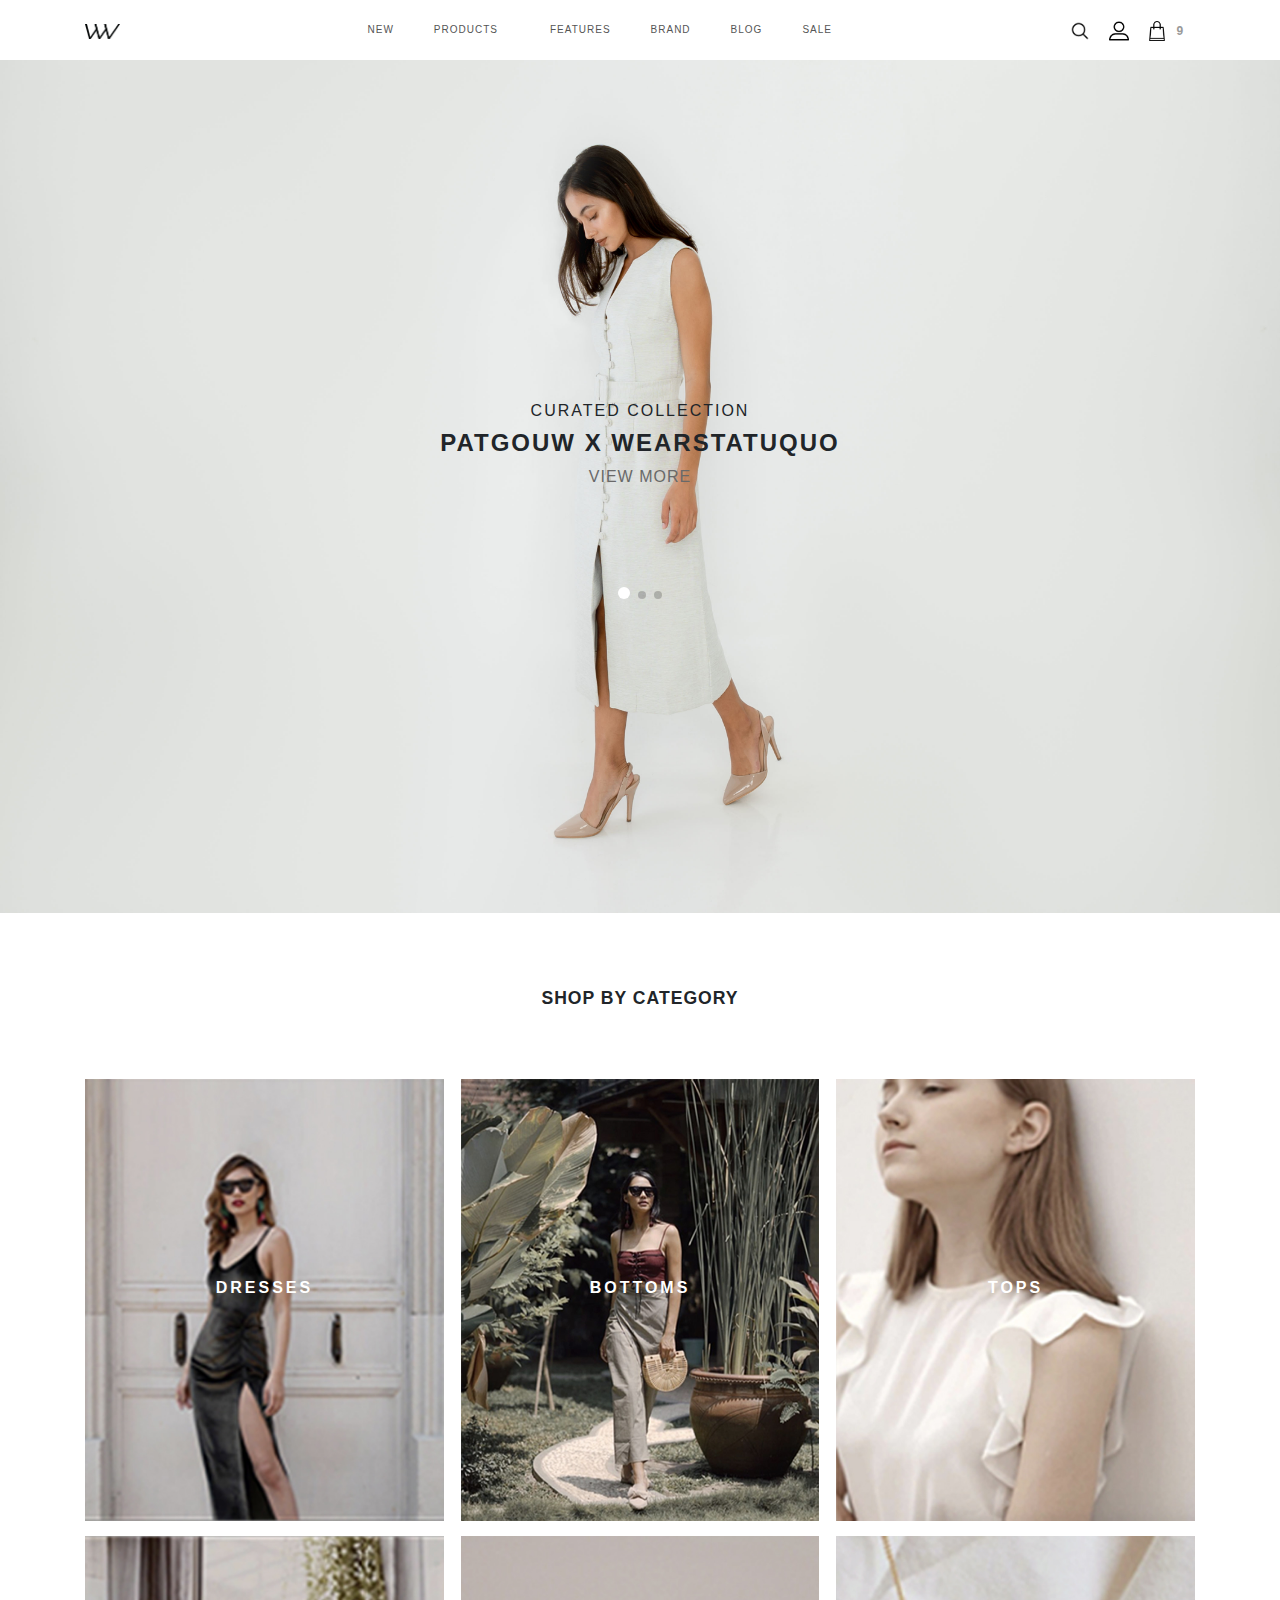
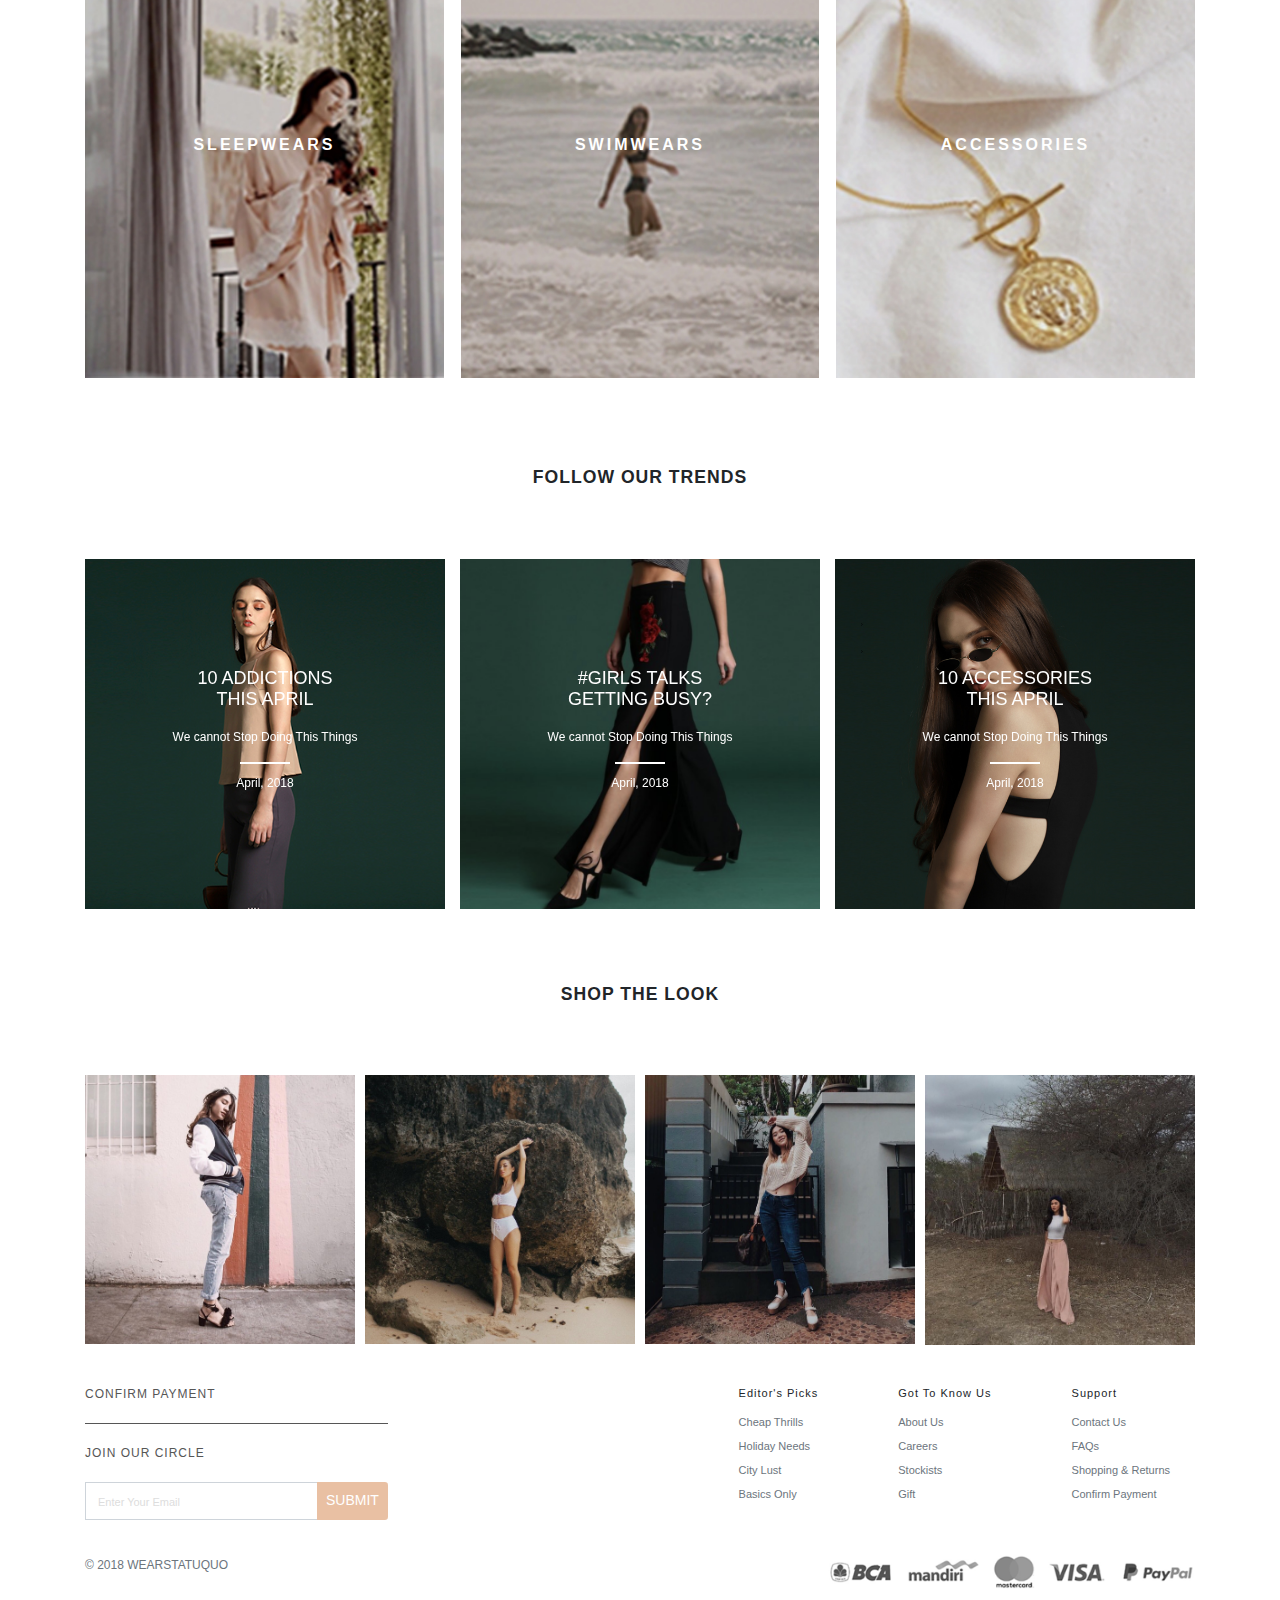
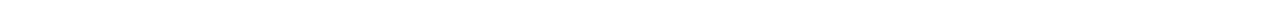
==== commit f38a954e: "fix rev 02" ====
--- a/index.html
+++ b/index.html
@@ -28,14 +28,14 @@
     <!-- <div class="header-top">GET 10% DISCOUNT FOR YOUR FIRST PURCHASE! #WEARSTATUQUO</div> -->
     <nav class="navbar navbar-expand-lg navbar-light bg-white sticky header-navigation">
         <div class="container">
-            <button class="navbar-toggler btn btn-outline-light" type="button" data-toggle="collapse" data-target="#navbarSupportedContent"
+            <button class="navbar-toggler btn btn-outline-light f-12" type="button" data-toggle="collapse" data-target="#navbarSupportedContent"
                 aria-controls="navbarSupportedContent" aria-expanded="false" aria-label="Toggle navigation">
                 <span class="navbar-toggler-icon"></span>
             </button>
-            <a class="navbar-brand" href="#"><img src="assets/images/logo.png" height="20"></a>
+            <a class="navbar-brand" href="#"><img src="assets/images/logo.png" height="15"></a>
             <div class="icon-right d-lg-none">
                 <a href="javascript:void(0)"><img src="assets/images/icon-search.png" height="20"></a>
-                <a href="javascript:void(0)"><img src="assets/images/icon-shopping-bag.png" height="20"><span class="badge badge-primary">9</span></a>
+                <a href="javascript:void(0)"><img src="assets/images/icon-shopping-bag.png" height="20"><span class="badge">9</span></a>
 
             </div>
             <div class="collapse navbar-collapse" id="navbarSupportedContent">
@@ -100,7 +100,7 @@
                 <a href="javascript:void(0)"><img src="assets/images/icon-search.png" height="20"></a>
                 <a href="javascript:void(0)"><img src="assets/images/icon-profile.png" height="20"></a>
                 <a href="javascript:void(0)"><img src="assets/images/icon-shopping-bag.png" height="20">
-                    <span class="badge badge-primary">9</span></a>
+                    <span class="badge">9</span></a>
 
             </div>
 
@@ -222,7 +222,7 @@
     <section class="section sectionSL">
         <div class="container">
             <div class="blogContainer">
-                <h3>FOLLOW OUR TRENDS</h3>
+                <h3 class="mt-4">FOLLOW OUR TRENDS</h3>
                 <div class="listBlogs">
 
                     <div class="swiper-container" id="bannerTrends">
@@ -327,7 +327,7 @@
     <footer>
         <div class="container">
             <div class="form-group ">
-                <div class="d-flex d-block-sm w-100 justify-content-lg-between mb-5">
+                <div class="d-flex d-block-sm w-100 justify-content-lg-between mb-3">
                     <div class="bd-highlight d-none d-lg-block">
                         <ul class="navi-foot">
                             <li><a href="javascript:void(0)">CONFIRM PAYMENT</a></li>
@@ -366,7 +366,7 @@
                         <div class="row form-group flex-fill collapse show" id="collapseTwo" data-parent="#accordion2">
 
                             <div class="form-group foot-menu bd-highlight">
-                                <div class="navFooterTitle mb-3">Editor's Picks</div>
+                                <div class="navFooterTitle mb-2">Editor's Picks</div>
                                 <ul class="nav flex-column">
                                     <li class="nav-item"><a class="nav-link-footer" href="javascript:void(0)">Cheap
                                             Thrills</a></li>
@@ -380,7 +380,7 @@
                             </div>
 
                             <div class="form-group foot-menu bd-highlight">
-                                <div class="navFooterTitle mb-3">Got To Know Us</div>
+                                <div class="navFooterTitle mb-2">Got To Know Us</div>
                                 <ul class="nav flex-column">
                                     <li class="nav-item"><a class="nav-link-footer" href="about.html">About Us</a></li>
                                     <li class="nav-item"><a class="nav-link-footer" href="javascript:void(0)">Careers</a></li>
@@ -390,7 +390,7 @@
                             </div>
 
                             <div class="form-group foot-menu bd-highlight">
-                                <div class="navFooterTitle mb-3">Support</div>
+                                <div class="navFooterTitle mb-2">Support</div>
                                 <ul class="nav flex-column">
                                     <li class="nav-item"><a class="nav-link-footer" href="javascript:void(0)">Contact
                                             Us</a></li>
@@ -409,7 +409,7 @@
 
                 <div class="form-group d-block-sm d-flex w-100 justify-content-between align-items-center">
                     <div class="d-lg-none">
-                        <p class="text-muted text-center">FOLLOW US</p>
+                        <p class="text-muted text-center f-11 mb-1">FOLLOW US</p>
                         <ul class="sosmed">
                             <li class="sosmed-item">
                                 <a class="sosmed-link" href="#"><i class="fa fa-facebook-square fa-lg"></i></a>
@@ -474,11 +474,17 @@
                         nextEl: '.swiper-button-next',
                         prevEl: '.swiper-button-prev',
                     }
+                },
+                360: {
+                    navigation: {
+                        nextEl: '.swiper-button-next',
+                        prevEl: '.swiper-button-prev',
+                    }
                 }
             },
             on: {
                 init: function () {
-                    checkArrow();
+                    checkBullet();
                 },
                 resize: function () {
                     checkArrow();
@@ -497,6 +503,14 @@
             slidesPerView: 3,
             breakpoints: {
                 320: {
+                    slidesPerView: 1,
+                    spaceBetween: 0,
+                    navigation: {
+                        nextEl: '.swiper-button-next',
+                        prevEl: '.swiper-button-prev',
+                    }
+                },
+                360: {
                     slidesPerView: 1,
                     spaceBetween: 0,
                     navigation: {
@@ -529,7 +543,7 @@
             direction: 'horizontal',
             loop: false,
             autoplay: false,
-            spaceBetween: 15,
+            spaceBetween: 10,
             slidesPerView: 4,
             breakpoints: {
                 320: {
--- a/assets/css/custom.css
+++ b/assets/css/custom.css
@@ -1,13 +1,19 @@
 body {
   font-family: "Quattrocento Sans", sans-serif;
 }
-
+.f-12 {
+  font-size: 12px;
+}
+.f-11 {
+  font-size: 11px;
+}
 .header-top {
   text-align: center;
   border-bottom: 2px solid #ebebeb;
   padding: 10px;
-  font-size: 13px;
+  font-size: 8px;
   color: #999;
+  letter-spacing: 2px;
 }
 .navbar.header-navigation,
 .header-navigation {
@@ -19,6 +25,8 @@
 .sm.sm-simple.header-navigation a {
   height: 100%;
   display: flex;
+  font-size: 10px;
+  letter-spacing: 1px;
   align-items: center;
   align-content: center;
   border-bottom: 2px solid transparent;
@@ -33,7 +41,7 @@
 .nav-link {
   margin: 0px 14px;
   text-transform: uppercase;
-  font-size: 12px;
+  font-size: 11px;
   color: #000 !important;
   padding-bottom: 10px;
 }
@@ -42,14 +50,15 @@
   margin: 25px 40px;
   padding: 0;
   text-transform: capitalize;
-  font-size: 12px;
+  font-size: 11px;
   color: #6c757d;
   padding-bottom: 10px;
 }
 .navFooterTitle {
-  font-size: 12px;
-  font-weight: 700;
+  font-size: 11px;
+  font-weight: 400;
   margin: 0 40px;
+  letter-spacing: 1px;
 }
 .btn-subscribe {
   background: #e9c0a3;
@@ -64,6 +73,9 @@
 .icon-right a {
   color: #999;
   margin: 0 7px;
+}
+.ftr-res{
+  height: 180px;
 }
 .carousel-indicators li {
   position: relative;
@@ -144,8 +156,8 @@
 .blogImage img {
   display: block;
   position: relative;
-  min-height: 300px;
-  max-height: 300px;
+  min-height: 350px;
+  max-height: 350px;
   width: 100%;
   height: 100%;
   object-fit: cover;
@@ -236,6 +248,7 @@
 }
 .imageCaption h6 {
   font-weight: bold;
+  letter-spacing: 3px;
 }
 footer h3 {
   font-weight: lighter;
@@ -293,7 +306,7 @@
   top: 0;
 }
 .blogImage .overlay {
-  padding: 60px 20px;
+  padding: 100px 20px;
 }
 .blogImage .overlay {
   width: 100%;
@@ -524,7 +537,7 @@
 .banner-image,
 .banner-text {
   width: 100%;
-  max-height: 350px;
+  max-height: 420px;
   overflow: hidden;
   position: relative;
 }
@@ -545,6 +558,13 @@
   color: #fff;
   text-align: center;
   right: 20%;
+  width: 45%;
+  top: 30%;
+}
+.brandlist-caption img {
+  position: absolute;
+  left: 0;
+  top: 38px;
 }
 .banner-text {
   height: 350px;
@@ -602,7 +622,7 @@
 }
 
 .checkBoxImage {
-  margin: 0 0px 0 15px;
+  margin: 0 0px 0 10px;
 }
 .inlineGroup {
   margin: 0 0 0 5px;
@@ -640,6 +660,12 @@
 }
 .custom-select {
   font-size: 12px;
+}
+.custom-select-number {
+  color: rgb(0, 0, 0);
+  font-weight: bold;
+  border-radius: 0px;
+  border-color: rgb(0, 0, 0);
 }
 .popupTitle h5 {
   font-size: 16px;
@@ -719,23 +745,40 @@
   color: #8e8e8e;
   font-size: 12px;
   margin: 40px;
+  position: absolute;
+  right: 0;
 }
 
 .custom-select.filter-select {
-  min-width: 221px;
+  min-width: 218px;
   border-radius: 0;
   border-color: #e9c0a3;
-  font-size: 11px;
+  font-size: 10px;
   margin-bottom: 20px;
   font-weight: bold;
   height: 40px;
-}
-
+  width: auto;
+}
+.listFilterMenu{
+    text-align: center;
+    width: 100%;
+    font-size: 13px;
+    margin: 5px 0 10px;
+    position: relative;
+    padding: 0 0 5px;
+    letter-spacing: 1px;
+    border-bottom: 1px solid #d0d0d0;
+}
+.nav-link-cat{
+  color: #696969;
+  font-size: 12px;
+}
 .slide-category span {
   position: relative;
   float: left;
   padding: 10px 0;
   margin: 0 5px;
+  font-size: 11px;
   text-align: left;
 }
 .slide-category .checkBoxImage label {
@@ -753,6 +796,7 @@
   border: 1px solid #e9c0a3;
   margin-bottom: 20px;
   max-height: 60px;
+  min-height: 60px;
 }
 
 .slide-category .slick-prev,
@@ -808,15 +852,21 @@
 }
 .cbp-vm-tags .alert {
   width: auto;
-  display: inline-block;
-  font-size: 12px;
-  padding: 10px 30px 10px 10px;
+  display: inline-block;  
+  font-size: 10px;
+  padding: 7px 30px 7px 10px;
   text-align: left;
 }
-
+.othersCandies {
+  font-size: 1rem;
+  letter-spacing: 1px;
+}
+.form-inline .input-group.addBtnCart{
+  width: 70%;
+}
 .cbp-vm-tags .alert-dismissible .close {
   position: absolute;
-  top: -4px;
+  top: -8px;
   right: -10px;
   padding: 0.75rem 1.25rem;
   color: inherit;
@@ -910,6 +960,23 @@
   border-color: #000;
   color: #000;
   font-weight: bold;
+  width: 200px;
+}
+.nav-link-list {
+  margin: 0 16px;
+  text-transform: uppercase;
+  font-size: 13px;
+  color: #000 !important;
+  padding-bottom: 10px;
+}
+.grouping-brands {
+  margin: 25px 80px 25px 25px;
+}
+input.search-icons {
+  background: url(../images/brand/icons8-search-100.png) no-repeat;
+  background-size: 10%;
+  background-position: 240px;
+  border-radius: 0;
 }
 
 .descProductList {
@@ -920,12 +987,6 @@
 .nav-link.sosmed-link {
   margin: 0;
   padding: 0.5rem;
-}
-
-.sosmedShare {
-  position: absolute;
-  left: 50%;
-  right: 0;
 }
 
 .fancyCandies {
@@ -993,7 +1054,7 @@
 }
 .content-about {
   max-width: 70%;
-  margin: 40px auto;
+  margin: 40px auto 120px;
   color: #8e8e8e;
   text-align: center;
   font-size: 12px;
@@ -1201,6 +1262,43 @@
 @media screen and (max-width: 800px) {
   .carousel-item .wording-img img {
     height: 20px;
+  }
+  input.search-icons {
+    background: url(../images/brand/icons8-search-100.png) no-repeat;
+    background-size: 25px;
+    background-position: 99% 2px;
+    border-radius: 0;
+    font-size: 12px;
+  }
+  .prodListDetail .custom-select {
+    border-radius: 0;
+    border-color: #000;
+    color: #000;
+    font-weight: bold;
+    width: 192px;
+  }
+  .nav-link-list {
+    margin: 0 8px;
+    text-transform: uppercase;
+    font-size: 9px;
+    color: #000 !important;
+    padding-bottom: 10px;
+  }
+  .ribbon-badge {
+    position: absolute;
+    padding: 3px 5px;
+    font-size: 8px;
+    left: -7px;
+    top: 7px;
+    text-transform: uppercase;
+    font-weight: bold;
+}
+  .grouping-brands {
+    margin: 25px 0 25px;
+  }
+  .grouping-brands .nav-link {
+    margin: 0;
+    font-size: 10px;
   }
   .navbar.header-navigation,
   .header-navigation {
@@ -1237,7 +1335,35 @@
   .icons-active .viewsListIcons img,
   .icons-active .likesListIcons img {
     border-radius: 50%;
-    height: 30px;
+    height: 40px;
+  }
+  .icons-active .likesListIcons {
+    margin: 10px 5px;
+  }
+  .cbp-vm-view-grid ul {
+    margin-bottom: 20px;
+  }
+  .icon-hearts{
+    position: absolute;
+    right: 10px;
+    top: 5px;
+    color: #a9a9a9;
+  }
+  .cbp-vm-view-grid .cbp-vm-title {
+    font-size: 8px;
+    margin-top: 10px;
+    font-weight: bold;
+    color: #c0c0c0;
+}
+  .cbp-vm-view-grid .cbp-vm-details {
+    max-width: 300px;
+    margin: 0 auto;
+    font-weight: bold;
+    font-size: 10px;
+  }
+  .cbp-vm-view-grid .cbp-vm-price {
+    margin: 0;
+    font-size: 0.6em;
   }
   .proceed {
     margin: 10px;
@@ -1256,7 +1382,7 @@
     max-height: 137px;
   }
   .prodListDetail .checkBoxImage {
-    margin: 0 4px 0 0px;
+    margin: 0 2px 0 0px;
     display: inline-block;
   }
   .sosmedShare {
@@ -1356,7 +1482,13 @@
     margin-top: 0;
   }
   .banner-image img {
-    object-fit: cover;
+    object-fit: fill;
+  }
+  .brandlist-caption img {
+    position: absolute;
+    left: 50%;
+    top: 25px;
+    height: 40px;
   }
   .horizontal-slide .image-slide img {
     max-width: 156px;
@@ -1415,8 +1547,33 @@
     margin-bottom: 20px;
   }
   .slick-slide {
-    height: 247px !important;
-  }
+    height: auto !important;
+  }
+  .popupTitle {
+      margin: 0;
+  }
+  .popupTitle h6{
+    font-size: 9px;
+    letter-spacing: 1px;
+    margin-bottom: 20px;
+  }
+  .popupTitle h4{
+    font-size: 1.2rem;
+    letter-spacing: 1px;
+  }
+  .popupTitle h5 {
+    font-size: 13px;
+    letter-spacing: 1px;
+    color: #8e8e8e;
+}
+.form-inline .input-group.addBtnCart {
+  width: 100%;
+}
+
+.mr-products{
+  margin: 15px 0;
+  letter-spacing: 1px;
+}
   .slick-slide .image-slide {
     height: 100%;
   }
@@ -1487,8 +1644,8 @@
   }
   .words-mbl {
     background: rgba(255, 255, 255, 0.5);
-    padding: 12px;
-    top: 40%;
+    padding: 30px;
+    top: 37%;
     font-size: 10px;
   }
   .prodsFeat {
@@ -1626,7 +1783,6 @@
     overflow: hidden;
     margin: 0;
     padding: 0;
-    height: 230px !important;
   }
   .onMedSizeGal {
     height: 232px;
@@ -1707,6 +1863,10 @@
   .banner-image.list-cover .brandlist-caption,
   .banner-image.list-cover .horizontal-caption {
     right: 0;
+  }
+  .flex-sm-column {
+    -ms-flex-direction: column !important;
+    flex-direction: column !important;
   }
   .menu-about .nav-item {
     position: relative;
@@ -1760,14 +1920,22 @@
   }
   .fancyCandies .fancy-item {
     float: left;
-    width: 100%;
-    margin: 0 10px 10px 0;
-  }
-
+    width: 44%;
+    margin: 0 9px 10px 9px;
+}
+.fancyCandies .fancy-details {
+  font-weight: 400;
+  font-size: 12px;
+  letter-spacing: 1px;
+}
+.fancyCandies .fancy-title {
+  font-size: 8px;
+  margin: 0;
+  letter-spacing: 1px;
+  color: #8e8e8e;
+}
   .sosmedShare {
     position: relative;
-    left: 0;
-    right: 0;
     bottom: -22px;
     width: 100%;
     text-align: center;
